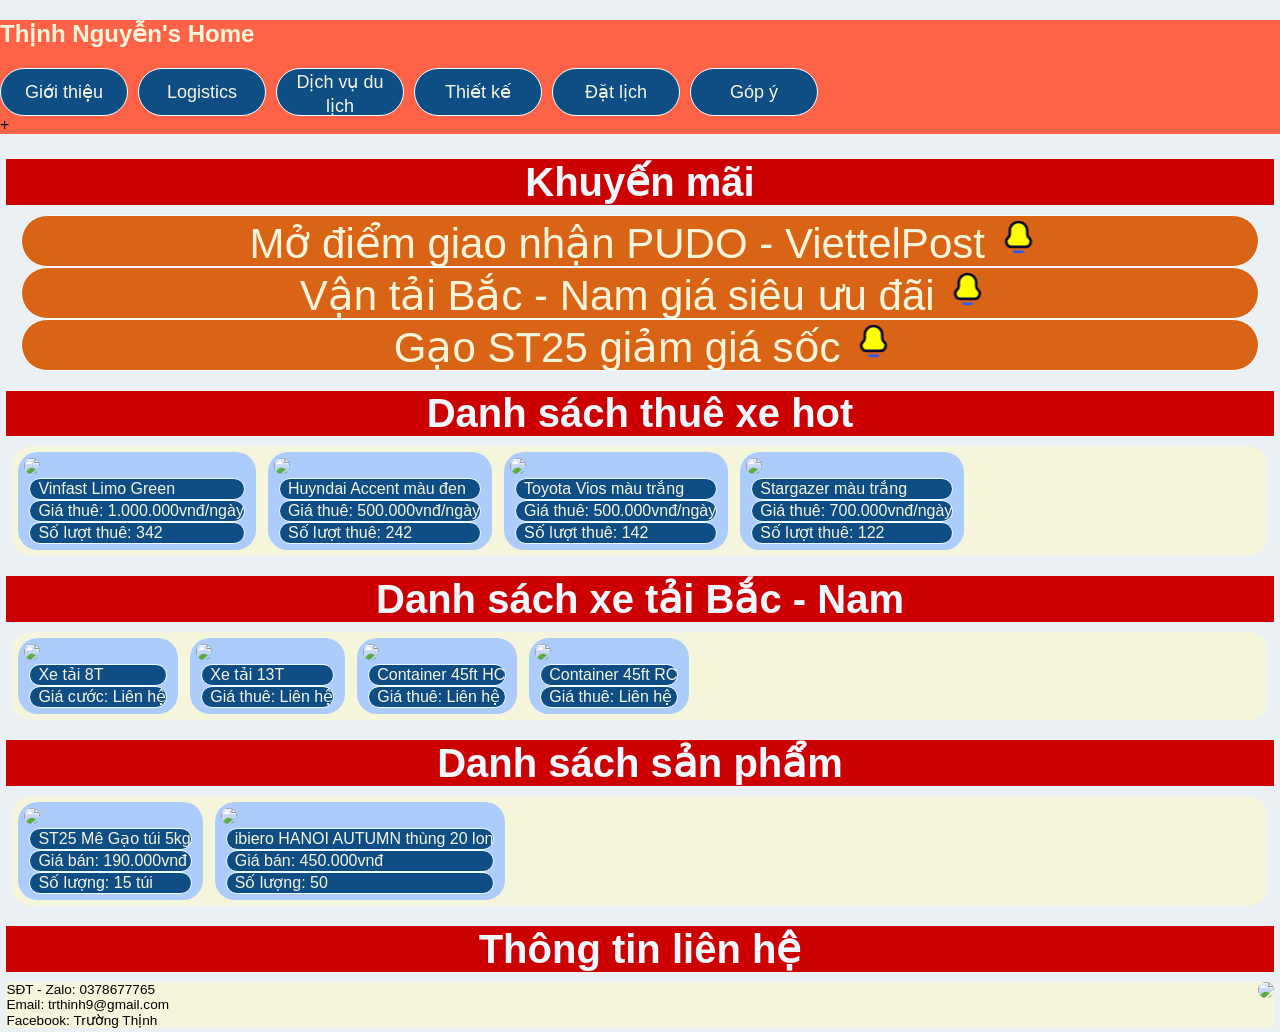
==== index.html @ 1d89594f "Upload lần đầu" ====
<!doctype html>
<html lang="vi">
  <head>
    <meta charset="utf-8" />
    <meta name="viewport" content="width=device-width, initial-scale=1" />
    <title>Thịnh Nguyễn</title>
    <link rel="stylesheet" href="style.css" />
  </head>
  <body>
    <nav class="navbar">
      <h1><a href="index.html">Thịnh Nguyễn's Home</a></h1>
      <div class="menu">
        <button>
          <a class="navbar-link" href="KM.html"> Giới thiệu </a>
        </button>
        <button>
          <a class="navbar-link" href="DS.html"> Logistics </a>
        </button>
        <button>
          <a class="navbar-link" href="TX.html"> Dịch vụ du lịch </a>
        </button>
        <button>
          <a class="navbar-link" href="TH.html"> Thiết kế </a>
        </button>
        <button>
          <a class="navbar-link" href="GY.html"> Đặt lịch </a>
        </button>
        <button>
          <a class="navbar-link" href="Login.html"> Góp ý </a>
        </button>
      </div>
      <label class="navbar-toggler" for="navbar-indicator"> + </label>
    </nav>
    <article id="wrapper">
      <article>
        <h2>Khuyến mãi</h2>
      </article>
      <article class="ctr">
        <li>
          <a>
            Mở điểm giao nhận PUDO - ViettelPost
            <svg
              class="sym"
              viewbox="0 0 24 24"
              xmlns="http://www.w3.org/2000/svg"
              fill="yellow"
            >
              <style>
                @keyframes notify {
                  0%,
                  to {
                    transform: rotate(0deg);
                    transform-origin: top center;
                  }
                  10%,
                  90% {
                    transform: rotate(2deg);
                  }
                  20%,
                  40%,
                  60% {
                    transform: rotate(-6deg);
                  }
                  30%,
                  50%,
                  70% {
                    transform: rotate(6deg);
                  }
                  80% {
                    transform: rotate(-2deg);
                  }
                }
              </style>
              <g
                style="
                  animation: notify 1s cubic-bezier(0.455, 0.03, 0.515, 0.955)
                    both infinite;
                "
                stroke-width="1.5"
              >
                <path
                  stroke="#0A0A30"
                  d="M12.29 3.398a5 5 0 00-5 5v2c0 .758-.441 1.505-1.005 2.012a3 3 0 002.005 5.232h8a3 3 0 002.006-5.232c-.564-.507-1.005-1.254-1.005-2.012v-2a5 5 0 00-5-5z"
                />
                <path
                  stroke="#265BFF"
                  stroke-linecap="round"
                  d="M14.68 20.312l-.042.01a9.713 9.713 0 01-4.67-.01"
                />
              </g>
            </svg>
          </a>
        </li>
        <li>
          <a>
            Vận tải Bắc - Nam giá siêu ưu đãi
            <svg
              class="sym"
              viewbox="0 0 24 24"
              xmlns="http://www.w3.org/2000/svg"
              fill="yellow"
            >
              <style>
                @keyframes notify {
                  0%,
                  to {
                    transform: rotate(0deg);
                    transform-origin: top center;
                  }
                  10%,
                  90% {
                    transform: rotate(2deg);
                  }
                  20%,
                  40%,
                  60% {
                    transform: rotate(-6deg);
                  }
                  30%,
                  50%,
                  70% {
                    transform: rotate(6deg);
                  }
                  80% {
                    transform: rotate(-2deg);
                  }
                }
              </style>
              <g
                style="
                  animation: notify 1s cubic-bezier(0.455, 0.03, 0.515, 0.955)
                    both infinite;
                "
                stroke-width="1.5"
              >
                <path
                  stroke="#0A0A30"
                  d="M12.29 3.398a5 5 0 00-5 5v2c0 .758-.441 1.505-1.005 2.012a3 3 0 002.005 5.232h8a3 3 0 002.006-5.232c-.564-.507-1.005-1.254-1.005-2.012v-2a5 5 0 00-5-5z"
                />
                <path
                  stroke="#265BFF"
                  stroke-linecap="round"
                  d="M14.68 20.312l-.042.01a9.713 9.713 0 01-4.67-.01"
                />
              </g>
            </svg>
          </a>
        </li>
        <li>
          <a>
            Gạo ST25 giảm giá sốc
            <svg
              class="sym"
              viewbox="0 0 24 24"
              xmlns="http://www.w3.org/2000/svg"
              fill="yellow"
            >
              <style>
                @keyframes notify {
                  0%,
                  to {
                    transform: rotate(0deg);
                    transform-origin: top center;
                  }
                  10%,
                  90% {
                    transform: rotate(2deg);
                  }
                  20%,
                  40%,
                  60% {
                    transform: rotate(-6deg);
                  }
                  30%,
                  50%,
                  70% {
                    transform: rotate(6deg);
                  }
                  80% {
                    transform: rotate(-2deg);
                  }
                }
              </style>
              <g
                style="
                  animation: notify 1s cubic-bezier(0.455, 0.03, 0.515, 0.955)
                    both infinite;
                "
                stroke-width="1.5"
              >
                <path
                  stroke="#0A0A30"
                  d="M12.29 3.398a5 5 0 00-5 5v2c0 .758-.441 1.505-1.005 2.012a3 3 0 002.005 5.232h8a3 3 0 002.006-5.232c-.564-.507-1.005-1.254-1.005-2.012v-2a5 5 0 00-5-5z"
                />
                <path
                  stroke="#265BFF"
                  stroke-linecap="round"
                  d="M14.68 20.312l-.042.01a9.713 9.713 0 01-4.67-.01"
                />
              </g>
            </svg>
          </a>
        </li>
      </article>
      <article>
        <h2>Danh sách thuê xe hot</h2>
      </article>
      <article class="select">
        <span>
          <section class="vehicle">
            <a href="TX.html">
              <image
                width="250px"
                src="https://cdn.glitch.global/a0daa522-cd6b-4439-ab0e-dcd9fe1880f5/Xpander_space_gray.jpg?v=1683289457898"
              />
            </a>
            <li>Vinfast Limo Green</li>
            <li>Giá thuê: 1.000.000vnđ/ngày</li>
            <li>Số lượt thuê: 342</li>
          </section>
          <section class="vehicle">
            <a href="TX.html">
              <image
                width="250px"
                src="https://cdn.glitch.global/a0daa522-cd6b-4439-ab0e-dcd9fe1880f5/Accent-Black.jpg?v=1683289850050"
              />
            </a>
            <li>Huyndai Accent màu đen</li>
            <li>Giá thuê: 500.000vnđ/ngày</li>
            <li>Số lượt thuê: 242</li>
          </section>
          <section class="vehicle">
            <a href="TX.html">
              <image
                width="250px"
                src="https://cdn.glitch.global/a0daa522-cd6b-4439-ab0e-dcd9fe1880f5/Vios-White.jpg?v=1683290004257"
              />
            </a>
            <li>Toyota Vios màu trắng</li>
            <li>Giá thuê: 500.000vnđ/ngày</li>
            <li>Số lượt thuê: 142</li>
          </section>
          <section class="vehicle">
            <a href="TX.html">
              <image
                width="250px"
                src="https://cdn.glitch.global/a0daa522-cd6b-4439-ab0e-dcd9fe1880f5/Xpander_white.jpg?v=1683610814085"
              />
            </a>
            <li>Stargazer màu trắng</li>
            <li>Giá thuê: 700.000vnđ/ngày</li>
            <li>Số lượt thuê: 122</li>
          </section>
        </span>
      </article>
      <article>
        <h2>Danh sách xe tải Bắc - Nam</h2>
      </article>
      <article class="select">
        <span>
          <section class="vehicle">
            <a href="TX.html">
              <image
                width="250px"
                src="https://cdn.glitch.global/a0daa522-cd6b-4439-ab0e-dcd9fe1880f5/Xpander_space_gray.jpg?v=1683289457898"
              />
            </a>
            <li>Xe tải 8T</li>
            <li>Giá cước: Liên hệ</li>
          </section>
          <section class="vehicle">
            <a href="TX.html">
              <image
                width="250px"
                src="https://cdn.glitch.global/a0daa522-cd6b-4439-ab0e-dcd9fe1880f5/Accent-Black.jpg?v=1683289850050"
              />
            </a>
            <li>Xe tải 13T</li>
            <li>Giá thuê: Liên hệ</li>
          </section>
          <section class="vehicle">
            <a href="TX.html">
              <image
                width="250px"
                src="https://cdn.glitch.global/a0daa522-cd6b-4439-ab0e-dcd9fe1880f5/Vios-White.jpg?v=1683290004257"
              />
            </a>
            <li>Container 45ft HC</li>
            <li>Giá thuê: Liên hệ</li>
          </section>
          <section class="vehicle">
            <a href="TX.html">
              <image
                width="250px"
                src="https://cdn.glitch.global/a0daa522-cd6b-4439-ab0e-dcd9fe1880f5/Xpander_white.jpg?v=1683610814085"
              />
            </a>
            <li>Container 45ft RC</li>
            <li>Giá thuê: Liên hệ</li>
          </section>
        </span>
      </article>
      <article>
        <h2>Danh sách sản phẩm</h2>
      </article>
      <article class="select">
        <span>
          <section class="vehicle">
            <a href="TX.html">
              <image height="250px" src="/image/ST25MEGAO.png" />
            </a>
            <li>ST25 Mê Gạo túi 5kg</li>
            <li>Giá bán: 190.000vnđ</li>
            <li>Số lượng: 15 túi</li>
          </section>
          <section class="vehicle">
            <a href="TX.html">
              <image height="250px" src="/image/Ibero.jpg" />
            </a>
            <li>ibiero HANOI AUTUMN thùng 20 lon</li>
            <li>Giá bán: 450.000vnđ</li>
            <li>Số lượng: 50</li>
          </section>
        </span>
      </article>
      <footer id="bottom">
        <h2>Thông tin liên hệ</h2>
        <article class="chitiet">
          <section class="contact">
            SĐT - Zalo: 0378677765<br />
            Email: trthinh9@gmail.com<br />
            <a href="https://www.facebook.com/trthinh99/" style="color: black"
              >Facebook: Trường Thịnh</a
            >
          </section>
          <section class="map">
            <image
              width="70px"
              src="https://cdn.glitch.com/a9975ea6-8949-4bab-addb-8a95021dc2da%2Fillustration.svg?v=1618177344016"
            />
          </section>
        </article>
      </footer>
    </article>
  </body>
</html>
---- style.css ----
body {
  width: 100%;
  height: 100%;
  margin: 0;
  padding: 0;
  box-sizing: border-box;
  background-color: #ebf0f5;
  font-family: Arial, Helvetica, sans-serif;
}
#wrapper {
  padding: 0.3em 0.4em;
}
.top {
  padding-top: 0.3rem;
  align-items: self-end;
  background-image: linear-gradient(to bottom right, #c471ed, #12c2e9);
  display: flex;
  flex-direction: row;
}
nav {
  background-color: tomato;
}
a {
  text-decoration: none;
  color: beige;
}
.menu {
  display: flex;
  flex-direction: row;
  align-items: center;
  width: auto;
  overflow: hidden;
}
.menu button {
  border: 1px solid azure;
  border-radius: 30px;
  background-color: #0f4e85;
  text-align: center;
  display: block;
  width: 8rem;
  height: 3rem;
  line-height: 1.5rem;
  margin-right: 10px;
  font-size: 18px;
}
.logo {
  font-size: 1.5rem;
  text-align: center;
}
h2 {
  background-color: #cc0000;
  color: aliceblue;
  margin: 1em 0 0.3em 0;
  text-align: center;
  font-size: 1.3rem;
  padding: 0 0.3em 0 0.3em;
}
.ctr {
  display: block;
  position: relative;
  width: auto;
  box-sizing: border-box;
}
.ctr li {
  border: 1px solid azure;
  border-radius: 2em;
  background-color: #da6416;
  font-size: 1em;
  color: beige;
  text-align: center;
  display: block;
  height: 1.4em;
  line-height: auto;
  margin: 0 1em 0 1em;
  padding-left: 0.3em;
}
.sym {
  width: 1em;
  height: 1em;
}
.select {
  margin: 0.3em 0 0.3em;
  border-top-left-radius: 1.4em;
  background-color: beige;
}
.select span {
  display: flex;
  overflow-x: scroll;
  scroll-snap-align: start;
}
.select1 {
  display: flex;
  flex-direction: row;
  flex-wrap: wrap;
  flex: 1;
}
.select li {
  border: 1px solid azure;
  border-radius: 1.2em;
  background-color: #0f4e85;
  color: beige;
  text-align: left;
  display: block;
  width: auto;
  height: auto;
  line-height: 1.4em;
  margin: 0 0.5em 0 0.5em;
  padding-left: 0.6em;
}
img {
  border-radius: 1rem;
}
.vehicle {
  margin: 0.4rem;
  padding: 0.3rem;
  display: block;
  position: relative;
  border: 1.5rem solid none;
  background-color: #acccfc;
  border-radius: 1.2em;
}
.TX {
  font-size: 0.9rem;
  text-align: left;
  left: 0.6em;
  border: 0.6em solid #acccfc;
  background-color: beige;
  border-radius: 1.5em;
}
.TX p {
  text-align: center;
  font-weight: bold;
  font-size: 1.2em;
}
.chitiet {
  display: flex;
  flex-direction: row;
  background-color: beige;
}
.contact {
  flex: 1;
  font-size: 0.85rem;
}

@media screen and (min-width: 842px) {
  body {
    width: 100%;
    height: 100%;
    margin: 0;
    padding: 0;
    box-sizing: border-box;
    background-color: #ebf0f5;
    font-family: Arial, Helvetica, sans-serif;
  }
  .top {
    display: flex;
    flex-direction: row;
    padding: 16px;
    align-items: center;
    background-image: linear-gradient(to bottom right, #c471ed, #12c2e9);
  }
  .logo {
    flex: 1;
    font-size: 55px;
    text-align: left;
  }
  nav {
    background-color: tomato;
  }
  a {
    text-decoration: none;
    color: beige;
  }
  .menu {
    display: flex;
    flex-direction: row;
    align-items: center;
    width: auto;
    overflow: hidden;
  }
  .menu button {
    border: 1px solid azure;
    border-radius: 30px;
    background-color: #0f4e85;
    text-align: center;
    display: block;
    width: 8rem;
    height: 3rem;
    line-height: 1.5rem;
    margin-right: 10px;
    font-size: 18px;
  }
  h2 {
    background-color: #cc0000;
    color: aliceblue;
    margin: 20px 0 10px 0;
    text-align: center;
    font-size: 40px;
    padding: 0 20px 0 20px;
  }
  .ctr {
    display: block;
    position: relative;
    width: auto;
    box-sizing: border-box;
  }
  .ctr li {
    border: 1px solid azure;
    border-radius: 30px;
    background-color: #da6416;
    font-size: 42px;
    color: beige;
    text-align: center;
    display: block;
    height: 50px;
    line-height: auto;
    margin: 0 15px 0 15px;
    padding-left: 8px;
    overflow: hidden;
  }
  .select {
    margin: 0 6px 0 6px;
    min-width: 620px;
    border-radius: 20px;
    background-color: beige;
  }
  .select span {
    display: flex;
    overflow-x: scroll;
    scroll-snap-align: start;
  }
  .select1 {
    display: flex;
    flex-direction: row;
    flex-wrap: wrap;
    flex: 1;
  }
  .select li {
    border: 1px solid azure;
    border-radius: 30px;
    background-color: #0f4e85;
    color: beige;
    text-align: left;
    display: block;
    width: auto;
    height: auto;
    line-height: 20px;
    margin: 0 5px 0 5px;
    padding-left: 8px;
  }
  img {
    border-radius: 15px;
  }
  .vehicle {
    margin: 6px;
    padding: 6px;
    display: block;
    position: relative;
    border: 6px solid none;
    background-color: #acccfc;
    border-radius: 20px;
  }
  .TT {
    text-align: center;
  }
  .TX {
    font-size: 20px;
    width: 600px;
    text-align: left;
    display: inline-block;
    left: 30px;
    border: 6px solid #acccfc;
    background-color: beige;
    border-radius: 20px;
  }
  .TX p {
    text-align: center;
    margin: 2px 0 6px 0;
    font-weight: bold;
    font-size: 26px;
  }
  .chitiet {
    display: flex;
    flex-direction: row;
    background-color: beige;
  }
  .contact {
    flex: 1;
  }
  .login {
    display: block;
    position: relative;
    width: auto;
    height: 400px;
    text-align: center;
    padding-top: 35px;
    padding-bottom: 0px;
  }
  h3 {
    text-align: center;
  }
  .loginside form {
    padding-left: 35px;
    font-size: 18px;
  }
  .loginside {
    display: inline-block;
    text-align: left;
    width: 300px;
    height: 320px;
    padding-left: 8px;
    font-size: 20px;
    border: 6px solid #acccfc;
    background-color: beige;
    border-radius: 20px;
  }
  .text {
    width: 200px;
    margin-top: 4px;
    margin-bottom: 8px;
    height: 23px;
  }
  .LGbutton,
  .dky {
    font-size: 16px;
    width: 100px;
    text-align: center;
    border-radius: 20px;
    color: white;
    border: 1px solid azure;
    background-color: #0f4e85;
    height: 28px;
  }
  .dky {
    margin-left: 35px;
    margin-top: 6px;
  }
  .dky1 {
    margin-left: 28px;
    margin-top: 6px;
    color: white;
    font-size: 16px;
    width: 100px;
    text-align: center;
    border-radius: 20px;
    color: white;
    border: 1px solid azure;
    background-color: #0f4e85;
    height: 28px;
  }
  .signin {
    display: block;
    position: relative;
    width: auto;
    height: 530px;
    text-align: center;
    padding-top: 35px;
    padding-bottom: 0px;
  }
  .signside form {
    padding-left: 35px;
  }
  .signside {
    display: inline-block;
    text-align: left;
    width: 300px;
    height: 500px;
    padding-left: 8px;
    font-size: 20px;
    border: 6px solid #acccfc;
    background-color: beige;
    border-radius: 20px;
  }
  .cpsignin {
    display: block;
    position: relative;
    width: auto;
    height: 530px;
    text-align: center;
    padding-top: 35px;
    padding-bottom: 0px;
  }
  .cpsignside form {
    padding-left: 35px;
    font-size: 18px;
  }
  .cpsignside {
    display: inline-block;
    text-align: left;
    width: 300px;
    height: 370px;
    padding-left: 8px;
    font-size: 20px;
    border: 6px solid #acccfc;
    background-color: beige;
    border-radius: 20px;
  }
}
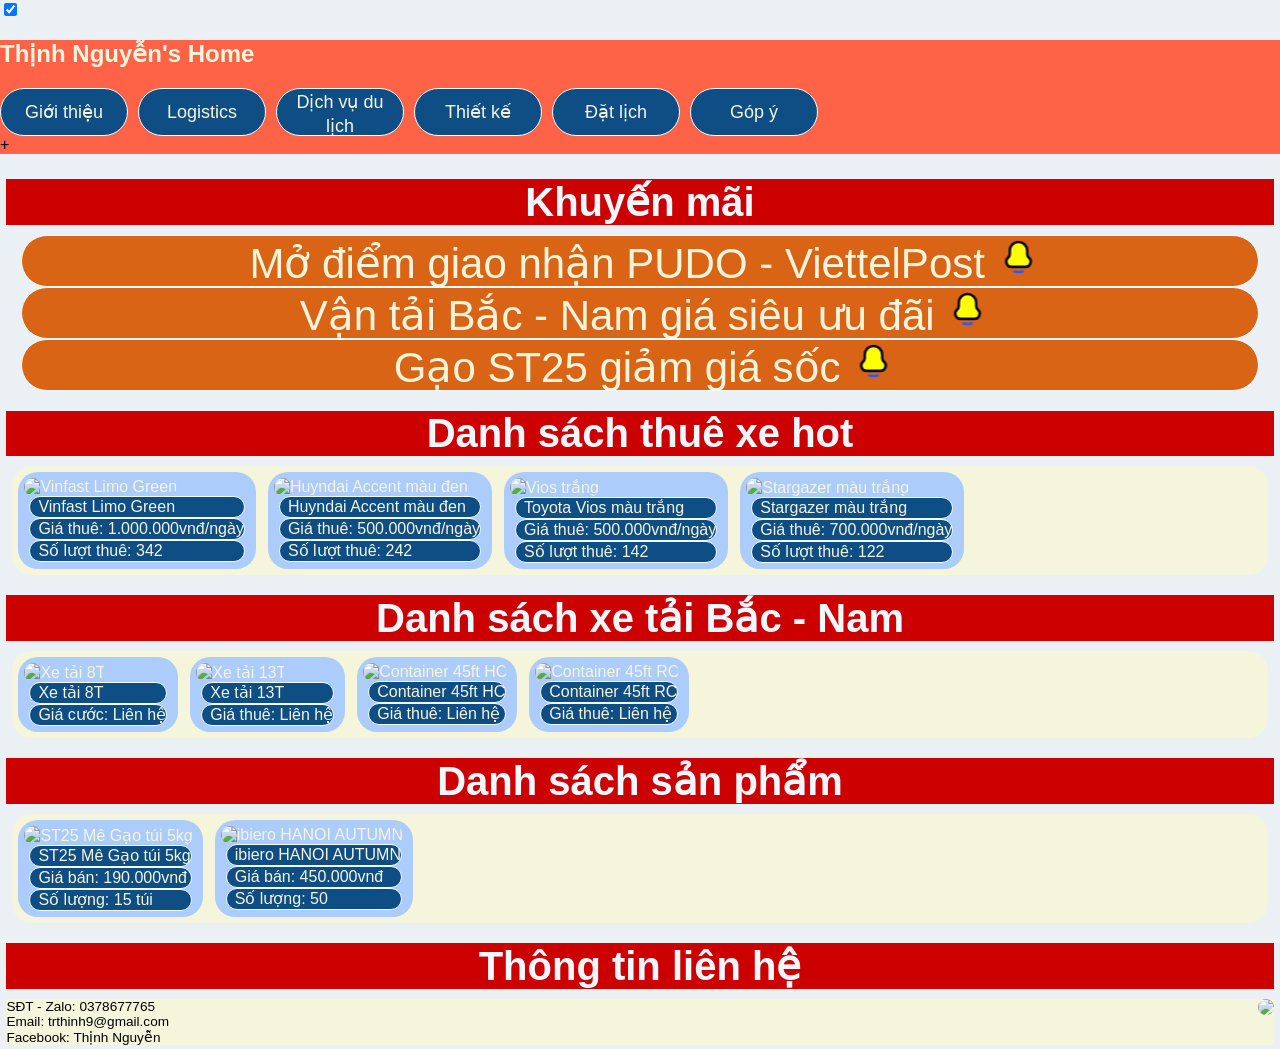
==== commit 3ce7cc5b: "update hình" ====
--- a/index.html
+++ b/index.html
@@ -7,6 +7,12 @@
     <link rel="stylesheet" href="style.css" />
   </head>
   <body>
+    <input
+      id="navbar-indicator"
+      class="navbar-collapse"
+      type="checkbox"
+      checked
+    />
     <nav class="navbar">
       <h1><a href="index.html">Thịnh Nguyễn's Home</a></h1>
       <div class="menu">
@@ -211,7 +217,10 @@
             <a href="TX.html">
               <image
                 width="250px"
-                src="https://cdn.glitch.global/a0daa522-cd6b-4439-ab0e-dcd9fe1880f5/Xpander_space_gray.jpg?v=1683289457898"
+                height="150px"
+                object-fit="contain"
+                src="https://github.com/trthinh9/Thinh-Nguyen-s-Fortfolio/blob/main/Imagine/limo-green.jpg?raw=true"
+                alt="Vinfast Limo Green"
               />
             </a>
             <li>Vinfast Limo Green</li>
@@ -222,7 +231,10 @@
             <a href="TX.html">
               <image
                 width="250px"
-                src="https://cdn.glitch.global/a0daa522-cd6b-4439-ab0e-dcd9fe1880f5/Accent-Black.jpg?v=1683289850050"
+                height="150px"
+                object-fit="contain"
+                src="https://github.com/trthinh9/Thinh-Nguyen-s-Fortfolio/blob/main/Imagine/Accent%20den.jpg?raw=true"
+                alt="Huyndai Accent màu đen"
               />
             </a>
             <li>Huyndai Accent màu đen</li>
@@ -233,7 +245,10 @@
             <a href="TX.html">
               <image
                 width="250px"
-                src="https://cdn.glitch.global/a0daa522-cd6b-4439-ab0e-dcd9fe1880f5/Vios-White.jpg?v=1683290004257"
+                height="150px"
+                object-fit="contain"
+                src="https://github.com/trthinh9/Thinh-Nguyen-s-Fortfolio/blob/main/Imagine/Vios%20trang.jpg?raw=true"
+                alt="Vios trắng"
               />
             </a>
             <li>Toyota Vios màu trắng</li>
@@ -244,7 +259,10 @@
             <a href="TX.html">
               <image
                 width="250px"
-                src="https://cdn.glitch.global/a0daa522-cd6b-4439-ab0e-dcd9fe1880f5/Xpander_white.jpg?v=1683610814085"
+                height="150px"
+                object-fit="contain"
+                src="https://github.com/trthinh9/Thinh-Nguyen-s-Fortfolio/blob/main/Imagine/Stargazer%20trang.jpg?raw=true"
+                alt="Stargazer màu trắng"
               />
             </a>
             <li>Stargazer màu trắng</li>
@@ -262,7 +280,10 @@
             <a href="TX.html">
               <image
                 width="250px"
-                src="https://cdn.glitch.global/a0daa522-cd6b-4439-ab0e-dcd9fe1880f5/Xpander_space_gray.jpg?v=1683289457898"
+                height="150px"
+                object-fit="contain"
+                src="https://github.com/trthinh9/Thinh-Nguyen-s-Fortfolio/blob/main/Imagine/8T.jpg?raw=true"
+                alt="Xe tải 8T"
               />
             </a>
             <li>Xe tải 8T</li>
@@ -272,7 +293,10 @@
             <a href="TX.html">
               <image
                 width="250px"
-                src="https://cdn.glitch.global/a0daa522-cd6b-4439-ab0e-dcd9fe1880f5/Accent-Black.jpg?v=1683289850050"
+                height="150px"
+                object-fit="contain"
+                src="https://github.com/trthinh9/Thinh-Nguyen-s-Fortfolio/blob/main/Imagine/13T.jpg?raw=true"
+                alt="Xe tải 13T"
               />
             </a>
             <li>Xe tải 13T</li>
@@ -282,7 +306,10 @@
             <a href="TX.html">
               <image
                 width="250px"
-                src="https://cdn.glitch.global/a0daa522-cd6b-4439-ab0e-dcd9fe1880f5/Vios-White.jpg?v=1683290004257"
+                height="150px"
+                object-fit="contain"
+                src="https://github.com/trthinh9/Thinh-Nguyen-s-Fortfolio/blob/main/Imagine/45HC.jpg?raw=true"
+                alt="Container 45ft HC"
               />
             </a>
             <li>Container 45ft HC</li>
@@ -292,7 +319,10 @@
             <a href="TX.html">
               <image
                 width="250px"
-                src="https://cdn.glitch.global/a0daa522-cd6b-4439-ab0e-dcd9fe1880f5/Xpander_white.jpg?v=1683610814085"
+                height="150px"
+                object-fit="contain"
+                src="https://github.com/trthinh9/Thinh-Nguyen-s-Fortfolio/blob/main/Imagine/45RF.jpg?raw=true"
+                alt="Container 45ft RC"
               />
             </a>
             <li>Container 45ft RC</li>
@@ -307,7 +337,13 @@
         <span>
           <section class="vehicle">
             <a href="TX.html">
-              <image height="250px" src="/image/ST25MEGAO.png" />
+              <image
+                width="250px"
+                height="150px"
+                object-fit="contain"
+                src="https://github.com/trthinh9/Thinh-Nguyen-s-Fortfolio/blob/main/Imagine/ST25MeGao.jpg?raw=true"
+                alt="ST25 Mê Gạo túi 5kg"
+              />
             </a>
             <li>ST25 Mê Gạo túi 5kg</li>
             <li>Giá bán: 190.000vnđ</li>
@@ -315,9 +351,15 @@
           </section>
           <section class="vehicle">
             <a href="TX.html">
-              <image height="250px" src="/image/Ibero.jpg" />
-            </a>
-            <li>ibiero HANOI AUTUMN thùng 20 lon</li>
+              <image
+                width="250px"
+                height="150px"
+                object-fit="contain"
+                src="https://github.com/trthinh9/Thinh-Nguyen-s-Fortfolio/blob/main/Imagine/Ibero%20com.jpg?raw=true"
+                alt="ibiero HANOI AUTUMN"
+              />
+            </a>
+            <li>ibiero HANOI AUTUMN</li>
             <li>Giá bán: 450.000vnđ</li>
             <li>Số lượng: 50</li>
           </section>
@@ -329,8 +371,10 @@
           <section class="contact">
             SĐT - Zalo: 0378677765<br />
             Email: trthinh9@gmail.com<br />
-            <a href="https://www.facebook.com/trthinh99/" style="color: black"
-              >Facebook: Trường Thịnh</a
+            <a
+              href="https://www.facebook.com/thinh.nguyen.6182/"
+              style="color: black"
+              >Facebook: Thịnh Nguyễn</a
             >
           </section>
           <section class="map">
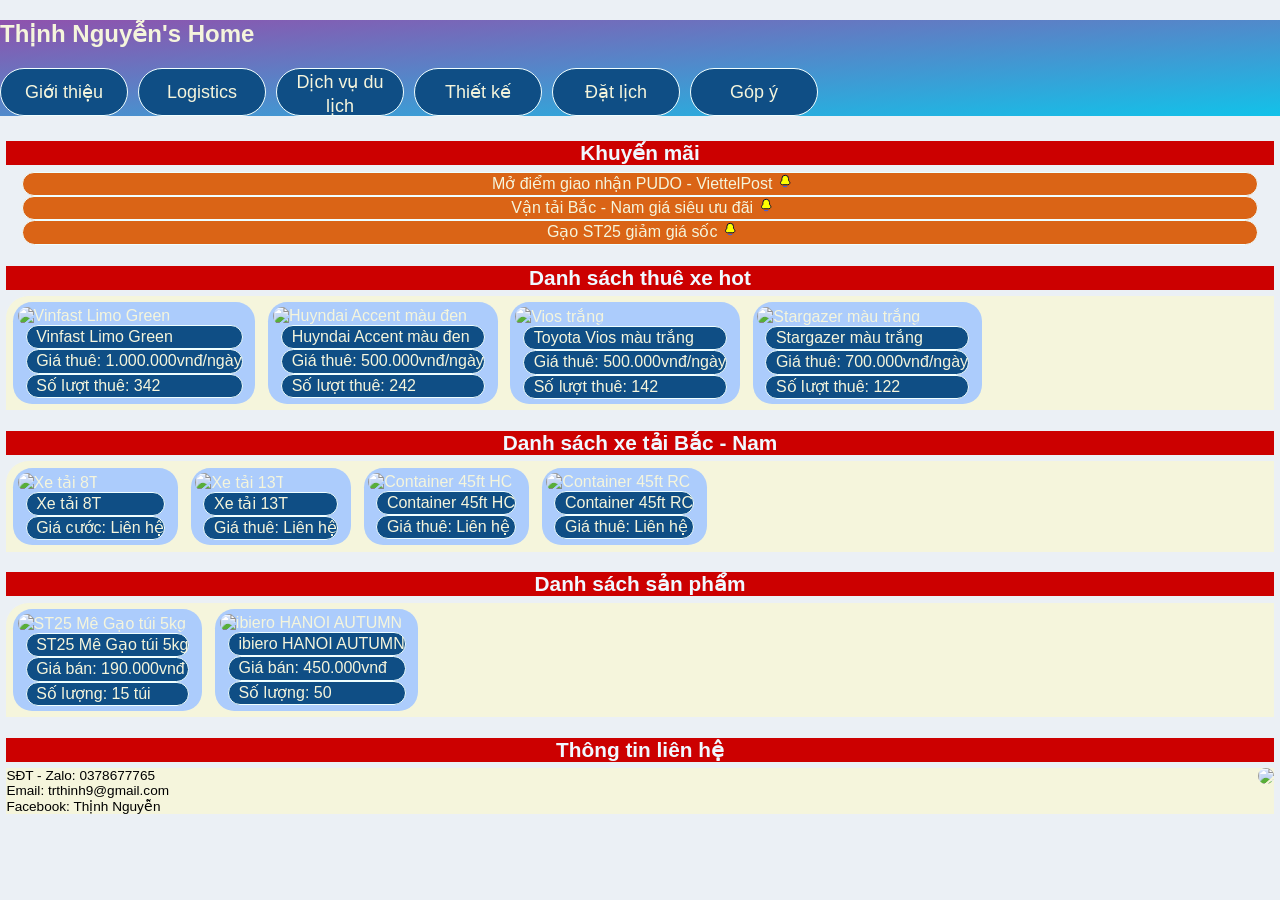
==== commit 4997bfc3: "UX UI 0.1" ====
--- a/index.html
+++ b/index.html
@@ -5,6 +5,7 @@
     <meta name="viewport" content="width=device-width, initial-scale=1" />
     <title>Thịnh Nguyễn</title>
     <link rel="stylesheet" href="style.css" />
+    <link rel="stylesheet" href="reponsive.css" />
   </head>
   <body>
     <input
--- a/style.css
+++ b/style.css
@@ -10,15 +10,22 @@
 #wrapper {
   padding: 0.3em 0.4em;
 }
-.top {
-  padding-top: 0.3rem;
-  align-items: self-end;
-  background-image: linear-gradient(to bottom right, #c471ed, #12c2e9);
-  display: flex;
-  flex-direction: row;
+.navbar {
+  position: relative;
+  background: linear-gradient(to bottom right, #8f52ad, #12c2e9);
+  border: none;
 }
-nav {
-  background-color: tomato;
+.navbar-brand {
+  font-weight: bold;
+  padding-left: 1.8rem;
+  padding-right: 1.5rem;
+  background: linear-gradient(to bottom right, #8f52ad, #12c2e9);
+}
+.navbar-collapse:checked {
+  display: none;
+}
+.navbar-toggler {
+  display: none;
 }
 a {
   text-decoration: none;
@@ -141,258 +148,3 @@
   flex: 1;
   font-size: 0.85rem;
 }
-
-@media screen and (min-width: 842px) {
-  body {
-    width: 100%;
-    height: 100%;
-    margin: 0;
-    padding: 0;
-    box-sizing: border-box;
-    background-color: #ebf0f5;
-    font-family: Arial, Helvetica, sans-serif;
-  }
-  .top {
-    display: flex;
-    flex-direction: row;
-    padding: 16px;
-    align-items: center;
-    background-image: linear-gradient(to bottom right, #c471ed, #12c2e9);
-  }
-  .logo {
-    flex: 1;
-    font-size: 55px;
-    text-align: left;
-  }
-  nav {
-    background-color: tomato;
-  }
-  a {
-    text-decoration: none;
-    color: beige;
-  }
-  .menu {
-    display: flex;
-    flex-direction: row;
-    align-items: center;
-    width: auto;
-    overflow: hidden;
-  }
-  .menu button {
-    border: 1px solid azure;
-    border-radius: 30px;
-    background-color: #0f4e85;
-    text-align: center;
-    display: block;
-    width: 8rem;
-    height: 3rem;
-    line-height: 1.5rem;
-    margin-right: 10px;
-    font-size: 18px;
-  }
-  h2 {
-    background-color: #cc0000;
-    color: aliceblue;
-    margin: 20px 0 10px 0;
-    text-align: center;
-    font-size: 40px;
-    padding: 0 20px 0 20px;
-  }
-  .ctr {
-    display: block;
-    position: relative;
-    width: auto;
-    box-sizing: border-box;
-  }
-  .ctr li {
-    border: 1px solid azure;
-    border-radius: 30px;
-    background-color: #da6416;
-    font-size: 42px;
-    color: beige;
-    text-align: center;
-    display: block;
-    height: 50px;
-    line-height: auto;
-    margin: 0 15px 0 15px;
-    padding-left: 8px;
-    overflow: hidden;
-  }
-  .select {
-    margin: 0 6px 0 6px;
-    min-width: 620px;
-    border-radius: 20px;
-    background-color: beige;
-  }
-  .select span {
-    display: flex;
-    overflow-x: scroll;
-    scroll-snap-align: start;
-  }
-  .select1 {
-    display: flex;
-    flex-direction: row;
-    flex-wrap: wrap;
-    flex: 1;
-  }
-  .select li {
-    border: 1px solid azure;
-    border-radius: 30px;
-    background-color: #0f4e85;
-    color: beige;
-    text-align: left;
-    display: block;
-    width: auto;
-    height: auto;
-    line-height: 20px;
-    margin: 0 5px 0 5px;
-    padding-left: 8px;
-  }
-  img {
-    border-radius: 15px;
-  }
-  .vehicle {
-    margin: 6px;
-    padding: 6px;
-    display: block;
-    position: relative;
-    border: 6px solid none;
-    background-color: #acccfc;
-    border-radius: 20px;
-  }
-  .TT {
-    text-align: center;
-  }
-  .TX {
-    font-size: 20px;
-    width: 600px;
-    text-align: left;
-    display: inline-block;
-    left: 30px;
-    border: 6px solid #acccfc;
-    background-color: beige;
-    border-radius: 20px;
-  }
-  .TX p {
-    text-align: center;
-    margin: 2px 0 6px 0;
-    font-weight: bold;
-    font-size: 26px;
-  }
-  .chitiet {
-    display: flex;
-    flex-direction: row;
-    background-color: beige;
-  }
-  .contact {
-    flex: 1;
-  }
-  .login {
-    display: block;
-    position: relative;
-    width: auto;
-    height: 400px;
-    text-align: center;
-    padding-top: 35px;
-    padding-bottom: 0px;
-  }
-  h3 {
-    text-align: center;
-  }
-  .loginside form {
-    padding-left: 35px;
-    font-size: 18px;
-  }
-  .loginside {
-    display: inline-block;
-    text-align: left;
-    width: 300px;
-    height: 320px;
-    padding-left: 8px;
-    font-size: 20px;
-    border: 6px solid #acccfc;
-    background-color: beige;
-    border-radius: 20px;
-  }
-  .text {
-    width: 200px;
-    margin-top: 4px;
-    margin-bottom: 8px;
-    height: 23px;
-  }
-  .LGbutton,
-  .dky {
-    font-size: 16px;
-    width: 100px;
-    text-align: center;
-    border-radius: 20px;
-    color: white;
-    border: 1px solid azure;
-    background-color: #0f4e85;
-    height: 28px;
-  }
-  .dky {
-    margin-left: 35px;
-    margin-top: 6px;
-  }
-  .dky1 {
-    margin-left: 28px;
-    margin-top: 6px;
-    color: white;
-    font-size: 16px;
-    width: 100px;
-    text-align: center;
-    border-radius: 20px;
-    color: white;
-    border: 1px solid azure;
-    background-color: #0f4e85;
-    height: 28px;
-  }
-  .signin {
-    display: block;
-    position: relative;
-    width: auto;
-    height: 530px;
-    text-align: center;
-    padding-top: 35px;
-    padding-bottom: 0px;
-  }
-  .signside form {
-    padding-left: 35px;
-  }
-  .signside {
-    display: inline-block;
-    text-align: left;
-    width: 300px;
-    height: 500px;
-    padding-left: 8px;
-    font-size: 20px;
-    border: 6px solid #acccfc;
-    background-color: beige;
-    border-radius: 20px;
-  }
-  .cpsignin {
-    display: block;
-    position: relative;
-    width: auto;
-    height: 530px;
-    text-align: center;
-    padding-top: 35px;
-    padding-bottom: 0px;
-  }
-  .cpsignside form {
-    padding-left: 35px;
-    font-size: 18px;
-  }
-  .cpsignside {
-    display: inline-block;
-    text-align: left;
-    width: 300px;
-    height: 370px;
-    padding-left: 8px;
-    font-size: 20px;
-    border: 6px solid #acccfc;
-    background-color: beige;
-    border-radius: 20px;
-  }
-}
--- a/reponsive.css
+++ b/reponsive.css
@@ -0,0 +1,266 @@
+@media screen and (max-width: 842px) {
+  body {
+    width: 100%;
+    height: 100%;
+    margin: 0;
+    padding: 1rem 0 0 0;
+    box-sizing: border-box;
+    background-color: #ebf0f5;
+    font-family: Arial, Helvetica, sans-serif;
+  }
+  a {
+    text-decoration: none;
+  }
+  #wrapper {
+    padding: 0.3em 0.4em;
+  }
+  .navbar {
+    position: relative;
+    background: linear-gradient(to bottom right, #8f52ad, #12c2e9);
+    border: none;
+  }
+  .navbar-brand,
+  .navbar .nav-link {
+    color: White;
+    text-decoration: none;
+    display: inline-block;
+    padding: 1rem;
+  }
+  .navbar-brand {
+    font-weight: bold;
+    padding-left: 1.8rem;
+    padding-right: 1.5rem;
+    background: linear-gradient(to bottom right, #8f52ad, #12c2e9);
+  }
+  .navbar .nav-link:hover {
+    color: LightGray;
+  }
+  .navbar .nav-link {
+    display: block;
+  }
+  .navbar-collapse {
+    display: none;
+  }
+  .navbar-collapse:checked + .navbar {
+    height: 5rem;
+    overflow: hidden;
+    background: linear-gradient(to bottom right, #8f52ad, #12c2e9);
+  }
+  .navbar-toggler {
+    font-size: 24pt;
+    color: black;
+    display: inline-block;
+    padding: 1.5rem 2rem;
+    position: absolute;
+    top: 0;
+    right: 0;
+    cursor: pointer;
+  }
+  .menu {
+    display: flex;
+    flex-direction: column;
+    align-items: flex-end;
+  }
+  .menu a {
+    color: white;
+  }
+  .menu button {
+    border: solid azure;
+    background-color: #0f4e85;
+    text-align: center;
+    display: block;
+    width: 100%;
+    line-height: 1.5rem;
+    font-size: 0.8rem;
+  }
+  h2 {
+    background-color: #cc0000;
+    color: aliceblue;
+    margin: 1em 0 0.3em 0;
+    text-align: center;
+    font-size: 1.3rem;
+    padding: 0 0.3em 0 0.3em;
+    margin-top: 0.5rem;
+  }
+  .ctr {
+    display: block;
+    position: relative;
+    width: auto;
+    box-sizing: border-box;
+    line-height: 1.2em;
+  }
+  .ctr li {
+    border: 1px solid azure;
+    border-radius: 2em;
+    background-color: #da6416;
+    font-size: 1em;
+    color: beige;
+    text-align: center;
+    display: block;
+    height: fit-content;
+    margin: 0;
+    padding: 0 0.4em;
+  }
+  .sym {
+    width: 1em;
+    height: 1em;
+  }
+  .select {
+    margin: 0.3em 0 0.3em;
+    border-top-left-radius: 1.4em;
+    background-color: beige;
+  }
+  .select span {
+    display: flex;
+    overflow-x: scroll;
+    scroll-snap-align: start;
+  }
+  .select1 {
+    display: flex;
+    flex-direction: row;
+    flex-wrap: wrap;
+    flex: 1;
+  }
+  .select li {
+    border: 1px solid azure;
+    border-radius: 1.2em;
+    background-color: #0f4e85;
+    color: beige;
+    text-align: left;
+    display: block;
+    width: auto;
+    height: auto;
+    line-height: 1.4em;
+    margin: 0 0.5em 0 0.5em;
+    padding-left: 0.6em;
+  }
+  img {
+    border-radius: 1rem;
+  }
+  .vehicle {
+    margin: 0.4rem;
+    padding: 0.3rem;
+    display: block;
+    position: relative;
+    border: 1.5rem solid none;
+    background-color: #acccfc;
+    border-radius: 1.2em;
+  }
+  .TX {
+    font-size: 0.9rem;
+    text-align: left;
+    left: 0.6em;
+    border: 0.6em solid #acccfc;
+    background-color: beige;
+    border-radius: 1.5em;
+  }
+  .TX ol {
+    padding: 0 0.6em;
+  }
+  .TX p {
+    text-align: center;
+    font-weight: bold;
+    font-size: 1.2em;
+  }
+  .chitiet {
+    display: flex;
+    flex-direction: row;
+    background-color: beige;
+  }
+  .contact {
+    flex: 1;
+    font-size: 0.85rem;
+  }
+  .BL,
+  .CX {
+    margin-bottom: 0.4em;
+  }
+  .login {
+    display: block;
+    position: relative;
+    text-align: center;
+  }
+  h3 {
+    text-align: center;
+  }
+  .loginside form {
+    font-size: 1em;
+    padding-left: 2.4em;
+  }
+  .loginside {
+    text-align: left;
+    height: 12.5em;
+    font-size: 1.3em;
+    border: 0.3em solid #acccfc;
+    background-color: beige;
+    border-radius: 1em;
+  }
+  .LGbutton,
+  .dky {
+    text-align: center;
+    margin-top: 0.5em;
+    margin-bottom: 0;
+    border-radius: 2em;
+    color: white;
+    border: 1px solid azure;
+    background-color: #0f4e85;
+    height: 2em;
+    width: 6em;
+  }
+  .dky {
+    margin-left: 3.7em;
+  }
+  .dky a {
+    color: white;
+  }
+  .signin {
+    display: block;
+    position: relative;
+    text-align: center;
+  }
+  .signside form {
+    padding-left: 1.5em;
+  }
+  .signside {
+    display: inline-block;
+    text-align: left;
+    width: 13em;
+    height: 22em;
+    font-size: 1.2em;
+    border: 0.3em solid #acccfc;
+    background-color: beige;
+    border-radius: 20px;
+  }
+  .dky1 a {
+    color: white;
+  }
+  .dky1 {
+    margin-left: 1.5em;
+    margin-top: 0.4em;
+    font-size: 0.82em;
+    width: 5.5em;
+    text-align: center;
+    border-radius: 1em;
+    color: white;
+    border: solid azure;
+    background-color: #0f4e85;
+    height: 1.9em;
+  }
+  .cpsignin {
+    display: inline-block;
+    text-align: left;
+    width: 15.2em;
+    height: 15em;
+    font-size: 1.2em;
+    border: 0.3em solid #acccfc;
+    background-color: beige;
+    border-radius: 20px;
+  }
+  .cpsignside form {
+    padding-left: 2.5em;
+  }
+  .cpsignside {
+    display: block;
+    position: relative;
+  }
+}
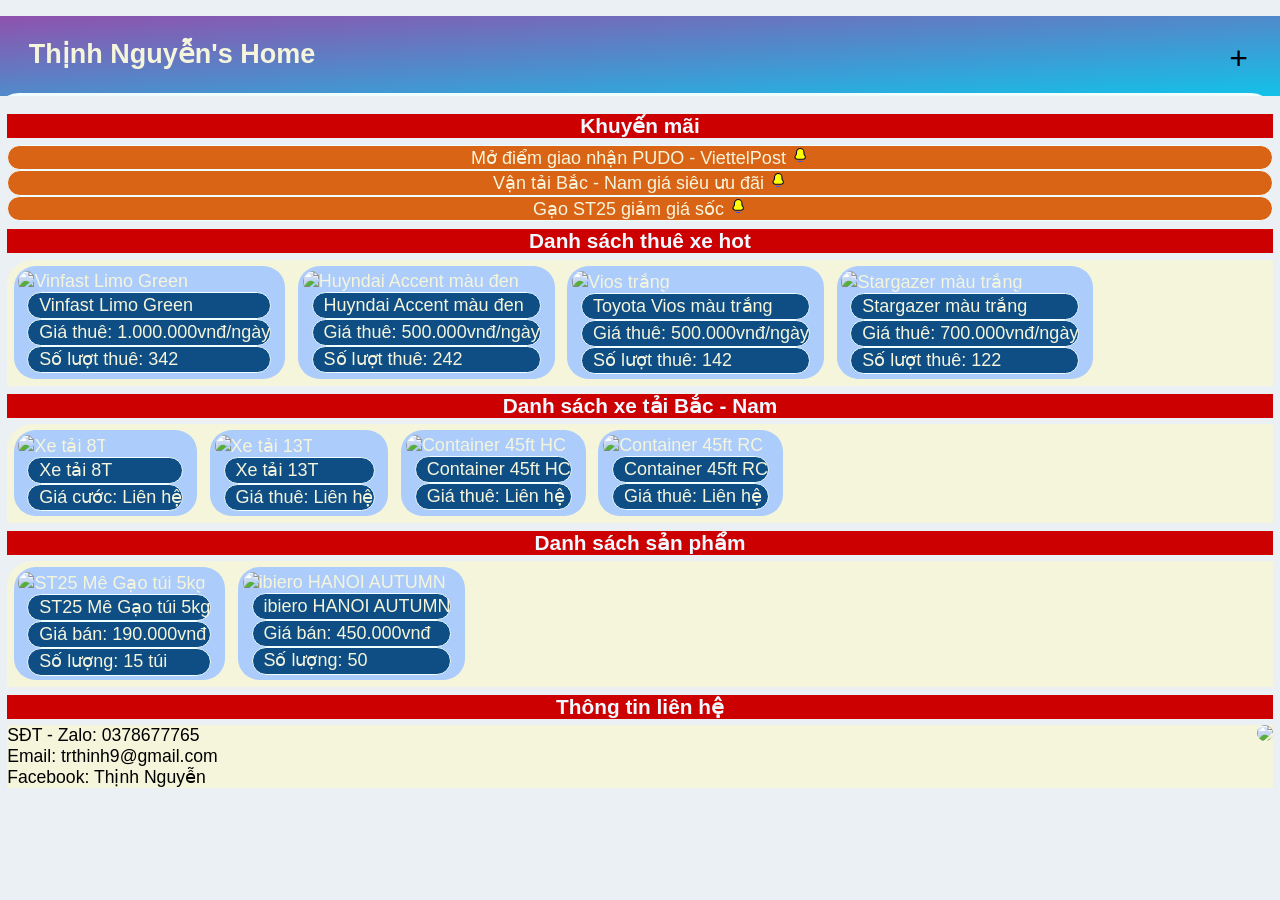
==== commit af4736bb: "UX UI 0.2" ====
--- a/index.html
+++ b/index.html
@@ -15,7 +15,7 @@
       checked
     />
     <nav class="navbar">
-      <h1><a href="index.html">Thịnh Nguyễn's Home</a></h1>
+      <h1><a class="navbar-brand" href="index.html">Thịnh Nguyễn's Home</a></h1>
       <div class="menu">
         <button>
           <a class="navbar-link" href="KM.html"> Giới thiệu </a>
@@ -24,7 +24,7 @@
           <a class="navbar-link" href="DS.html"> Logistics </a>
         </button>
         <button>
-          <a class="navbar-link" href="TX.html"> Dịch vụ du lịch </a>
+          <a class="navbar-link" href="TX.html"> DV du lịch </a>
         </button>
         <button>
           <a class="navbar-link" href="TH.html"> Thiết kế </a>
@@ -38,6 +38,7 @@
       </div>
       <label class="navbar-toggler" for="navbar-indicator"> + </label>
     </nav>
+
     <article id="wrapper">
       <article>
         <h2>Khuyến mãi</h2>
--- a/style.css
+++ b/style.css
@@ -6,23 +6,24 @@
   box-sizing: border-box;
   background-color: #ebf0f5;
   font-family: Arial, Helvetica, sans-serif;
+  font-size: 22px;
 }
 #wrapper {
   padding: 0.3em 0.4em;
 }
+.navbar-collapse:checked {
+  display: none;
+}
 .navbar {
+  width: 100%;
+  height: 100%;
   position: relative;
+  display: inline-flex;
   background: linear-gradient(to bottom right, #8f52ad, #12c2e9);
   border: none;
 }
 .navbar-brand {
-  font-weight: bold;
-  padding-left: 1.8rem;
-  padding-right: 1.5rem;
-  background: linear-gradient(to bottom right, #8f52ad, #12c2e9);
-}
-.navbar-collapse:checked {
-  display: none;
+  display: flex;
 }
 .navbar-toggler {
   display: none;
@@ -32,11 +33,13 @@
   color: beige;
 }
 .menu {
-  display: flex;
+  display: inline-flex;
   flex-direction: row;
   align-items: center;
   width: auto;
   overflow: hidden;
+  margin-left: auto;
+  margin-right: 0;
 }
 .menu button {
   border: 1px solid azure;
@@ -49,7 +52,9 @@
   line-height: 1.5rem;
   margin-right: 10px;
   font-size: 18px;
+  flex-shrink: 0;
 }
+
 .logo {
   font-size: 1.5rem;
   text-align: center;
@@ -146,5 +151,5 @@
 }
 .contact {
   flex: 1;
-  font-size: 0.85rem;
+  font-size: 1.5rem;
 }
--- a/reponsive.css
+++ b/reponsive.css
@@ -1,4 +1,4 @@
-@media screen and (max-width: 842px) {
+@media screen and (max-width: 1300px) {
   body {
     width: 100%;
     height: 100%;
@@ -7,6 +7,7 @@
     box-sizing: border-box;
     background-color: #ebf0f5;
     font-family: Arial, Helvetica, sans-serif;
+    font-size: 18px;
   }
   a {
     text-decoration: none;
@@ -15,28 +16,26 @@
     padding: 0.3em 0.4em;
   }
   .navbar {
-    position: relative;
+    width: 100%;
+    height: 100%;
+    position: relative;
+    display: inline-block;
     background: linear-gradient(to bottom right, #8f52ad, #12c2e9);
     border: none;
-  }
-  .navbar-brand,
-  .navbar .nav-link {
-    color: White;
-    text-decoration: none;
-    display: inline-block;
-    padding: 1rem;
   }
   .navbar-brand {
     font-weight: bold;
     padding-left: 1.8rem;
     padding-right: 1.5rem;
-    background: linear-gradient(to bottom right, #8f52ad, #12c2e9);
-  }
-  .navbar .nav-link:hover {
-    color: LightGray;
-  }
-  .navbar .nav-link {
-    display: block;
+  }
+  .nav-link {
+    color: White;
+    text-decoration: none;
+    display: inline-block;
+    padding: center;
+  }
+  a {
+    text-decoration: none;
   }
   .navbar-collapse {
     display: none;
@@ -59,7 +58,7 @@
   .menu {
     display: flex;
     flex-direction: column;
-    align-items: flex-end;
+    align-items: center;
   }
   .menu a {
     color: white;
@@ -169,7 +168,7 @@
   }
   .contact {
     flex: 1;
-    font-size: 0.85rem;
+    font-size: 1.1rem;
   }
   .BL,
   .CX {
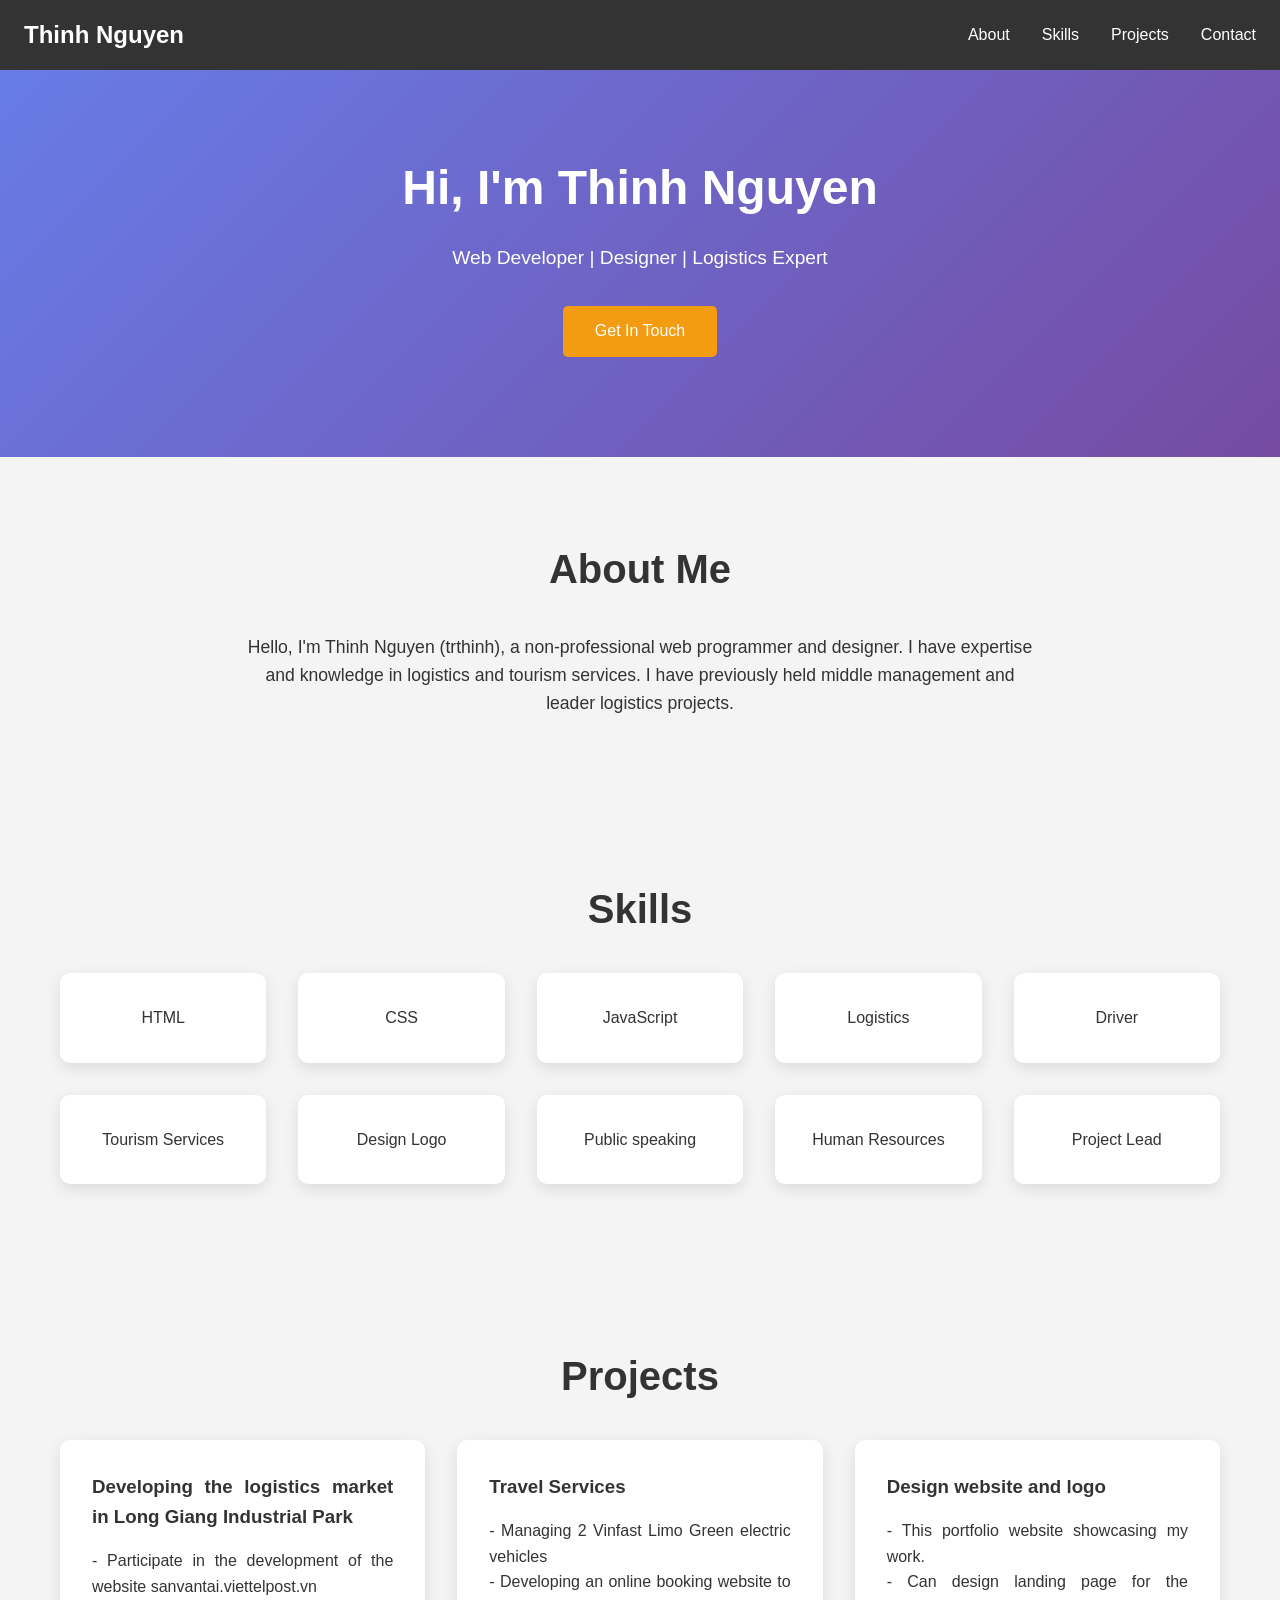
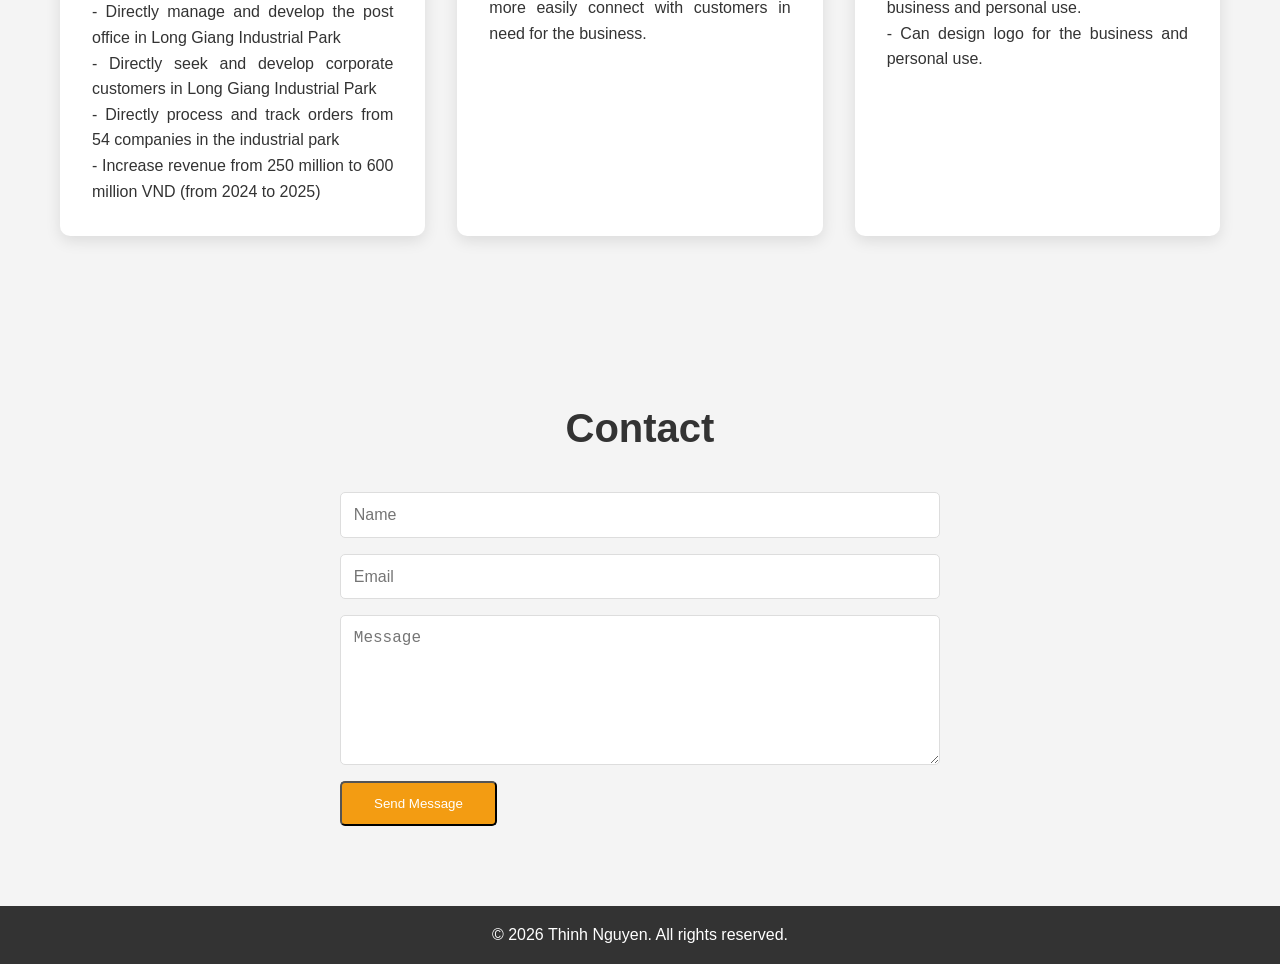
==== commit 7292bc57: "Update 1.0" ====
--- a/index.html
+++ b/index.html
@@ -1,392 +1,103 @@
-<!doctype html>
-<html lang="vi">
-  <head>
-    <meta charset="utf-8" />
-    <meta name="viewport" content="width=device-width, initial-scale=1" />
-    <title>Thịnh Nguyễn</title>
-    <link rel="stylesheet" href="style.css" />
-    <link rel="stylesheet" href="reponsive.css" />
-  </head>
-  <body>
-    <input
-      id="navbar-indicator"
-      class="navbar-collapse"
-      type="checkbox"
-      checked
-    />
-    <nav class="navbar">
-      <h1><a class="navbar-brand" href="index.html">Thịnh Nguyễn's Home</a></h1>
-      <div class="menu">
-        <button>
-          <a class="navbar-link" href="KM.html"> Giới thiệu </a>
-        </button>
-        <button>
-          <a class="navbar-link" href="DS.html"> Logistics </a>
-        </button>
-        <button>
-          <a class="navbar-link" href="TX.html"> DV du lịch </a>
-        </button>
-        <button>
-          <a class="navbar-link" href="TH.html"> Thiết kế </a>
-        </button>
-        <button>
-          <a class="navbar-link" href="GY.html"> Đặt lịch </a>
-        </button>
-        <button>
-          <a class="navbar-link" href="Login.html"> Góp ý </a>
-        </button>
-      </div>
-      <label class="navbar-toggler" for="navbar-indicator"> + </label>
-    </nav>
+<!DOCTYPE html>
+<html lang="en">
+<head>
+   <meta name="viewport" content="width=device-width, initial-scale=1.0">
+    <title>Thinh Nguyen - Portfolio</title>
+    <link rel="stylesheet" href="styles.css">
+ </head>
+ <body>
+    <header>
+        <nav>
+            <div class="logo">Thinh Nguyen</div>
+            <ul>
+                <li><a href="#about">About</a></li>
+                <li><a href="#skills">Skills</a></li>
+                <li><a href="#projects">Projects</a></li>
+                <li><a href="#contact">Contact</a></li>
+            </ul>
+        </nav>
+    </header>
 
-    <article id="wrapper">
-      <article>
-        <h2>Khuyến mãi</h2>
-      </article>
-      <article class="ctr">
-        <li>
-          <a>
-            Mở điểm giao nhận PUDO - ViettelPost
-            <svg
-              class="sym"
-              viewbox="0 0 24 24"
-              xmlns="http://www.w3.org/2000/svg"
-              fill="yellow"
-            >
-              <style>
-                @keyframes notify {
-                  0%,
-                  to {
-                    transform: rotate(0deg);
-                    transform-origin: top center;
-                  }
-                  10%,
-                  90% {
-                    transform: rotate(2deg);
-                  }
-                  20%,
-                  40%,
-                  60% {
-                    transform: rotate(-6deg);
-                  }
-                  30%,
-                  50%,
-                  70% {
-                    transform: rotate(6deg);
-                  }
-                  80% {
-                    transform: rotate(-2deg);
-                  }
-                }
-              </style>
-              <g
-                style="
-                  animation: notify 1s cubic-bezier(0.455, 0.03, 0.515, 0.955)
-                    both infinite;
-                "
-                stroke-width="1.5"
-              >
-                <path
-                  stroke="#0A0A30"
-                  d="M12.29 3.398a5 5 0 00-5 5v2c0 .758-.441 1.505-1.005 2.012a3 3 0 002.005 5.232h8a3 3 0 002.006-5.232c-.564-.507-1.005-1.254-1.005-2.012v-2a5 5 0 00-5-5z"
-                />
-                <path
-                  stroke="#265BFF"
-                  stroke-linecap="round"
-                  d="M14.68 20.312l-.042.01a9.713 9.713 0 01-4.67-.01"
-                />
-              </g>
-            </svg>
-          </a>
-        </li>
-        <li>
-          <a>
-            Vận tải Bắc - Nam giá siêu ưu đãi
-            <svg
-              class="sym"
-              viewbox="0 0 24 24"
-              xmlns="http://www.w3.org/2000/svg"
-              fill="yellow"
-            >
-              <style>
-                @keyframes notify {
-                  0%,
-                  to {
-                    transform: rotate(0deg);
-                    transform-origin: top center;
-                  }
-                  10%,
-                  90% {
-                    transform: rotate(2deg);
-                  }
-                  20%,
-                  40%,
-                  60% {
-                    transform: rotate(-6deg);
-                  }
-                  30%,
-                  50%,
-                  70% {
-                    transform: rotate(6deg);
-                  }
-                  80% {
-                    transform: rotate(-2deg);
-                  }
-                }
-              </style>
-              <g
-                style="
-                  animation: notify 1s cubic-bezier(0.455, 0.03, 0.515, 0.955)
-                    both infinite;
-                "
-                stroke-width="1.5"
-              >
-                <path
-                  stroke="#0A0A30"
-                  d="M12.29 3.398a5 5 0 00-5 5v2c0 .758-.441 1.505-1.005 2.012a3 3 0 002.005 5.232h8a3 3 0 002.006-5.232c-.564-.507-1.005-1.254-1.005-2.012v-2a5 5 0 00-5-5z"
-                />
-                <path
-                  stroke="#265BFF"
-                  stroke-linecap="round"
-                  d="M14.68 20.312l-.042.01a9.713 9.713 0 01-4.67-.01"
-                />
-              </g>
-            </svg>
-          </a>
-        </li>
-        <li>
-          <a>
-            Gạo ST25 giảm giá sốc
-            <svg
-              class="sym"
-              viewbox="0 0 24 24"
-              xmlns="http://www.w3.org/2000/svg"
-              fill="yellow"
-            >
-              <style>
-                @keyframes notify {
-                  0%,
-                  to {
-                    transform: rotate(0deg);
-                    transform-origin: top center;
-                  }
-                  10%,
-                  90% {
-                    transform: rotate(2deg);
-                  }
-                  20%,
-                  40%,
-                  60% {
-                    transform: rotate(-6deg);
-                  }
-                  30%,
-                  50%,
-                  70% {
-                    transform: rotate(6deg);
-                  }
-                  80% {
-                    transform: rotate(-2deg);
-                  }
-                }
-              </style>
-              <g
-                style="
-                  animation: notify 1s cubic-bezier(0.455, 0.03, 0.515, 0.955)
-                    both infinite;
-                "
-                stroke-width="1.5"
-              >
-                <path
-                  stroke="#0A0A30"
-                  d="M12.29 3.398a5 5 0 00-5 5v2c0 .758-.441 1.505-1.005 2.012a3 3 0 002.005 5.232h8a3 3 0 002.006-5.232c-.564-.507-1.005-1.254-1.005-2.012v-2a5 5 0 00-5-5z"
-                />
-                <path
-                  stroke="#265BFF"
-                  stroke-linecap="round"
-                  d="M14.68 20.312l-.042.01a9.713 9.713 0 01-4.67-.01"
-                />
-              </g>
-            </svg>
-          </a>
-        </li>
-      </article>
-      <article>
-        <h2>Danh sách thuê xe hot</h2>
-      </article>
-      <article class="select">
-        <span>
-          <section class="vehicle">
-            <a href="TX.html">
-              <image
-                width="250px"
-                height="150px"
-                object-fit="contain"
-                src="https://github.com/trthinh9/Thinh-Nguyen-s-Fortfolio/blob/main/Imagine/limo-green.jpg?raw=true"
-                alt="Vinfast Limo Green"
-              />
-            </a>
-            <li>Vinfast Limo Green</li>
-            <li>Giá thuê: 1.000.000vnđ/ngày</li>
-            <li>Số lượt thuê: 342</li>
-          </section>
-          <section class="vehicle">
-            <a href="TX.html">
-              <image
-                width="250px"
-                height="150px"
-                object-fit="contain"
-                src="https://github.com/trthinh9/Thinh-Nguyen-s-Fortfolio/blob/main/Imagine/Accent%20den.jpg?raw=true"
-                alt="Huyndai Accent màu đen"
-              />
-            </a>
-            <li>Huyndai Accent màu đen</li>
-            <li>Giá thuê: 500.000vnđ/ngày</li>
-            <li>Số lượt thuê: 242</li>
-          </section>
-          <section class="vehicle">
-            <a href="TX.html">
-              <image
-                width="250px"
-                height="150px"
-                object-fit="contain"
-                src="https://github.com/trthinh9/Thinh-Nguyen-s-Fortfolio/blob/main/Imagine/Vios%20trang.jpg?raw=true"
-                alt="Vios trắng"
-              />
-            </a>
-            <li>Toyota Vios màu trắng</li>
-            <li>Giá thuê: 500.000vnđ/ngày</li>
-            <li>Số lượt thuê: 142</li>
-          </section>
-          <section class="vehicle">
-            <a href="TX.html">
-              <image
-                width="250px"
-                height="150px"
-                object-fit="contain"
-                src="https://github.com/trthinh9/Thinh-Nguyen-s-Fortfolio/blob/main/Imagine/Stargazer%20trang.jpg?raw=true"
-                alt="Stargazer màu trắng"
-              />
-            </a>
-            <li>Stargazer màu trắng</li>
-            <li>Giá thuê: 700.000vnđ/ngày</li>
-            <li>Số lượt thuê: 122</li>
-          </section>
-        </span>
-      </article>
-      <article>
-        <h2>Danh sách xe tải Bắc - Nam</h2>
-      </article>
-      <article class="select">
-        <span>
-          <section class="vehicle">
-            <a href="TX.html">
-              <image
-                width="250px"
-                height="150px"
-                object-fit="contain"
-                src="https://github.com/trthinh9/Thinh-Nguyen-s-Fortfolio/blob/main/Imagine/8T.jpg?raw=true"
-                alt="Xe tải 8T"
-              />
-            </a>
-            <li>Xe tải 8T</li>
-            <li>Giá cước: Liên hệ</li>
-          </section>
-          <section class="vehicle">
-            <a href="TX.html">
-              <image
-                width="250px"
-                height="150px"
-                object-fit="contain"
-                src="https://github.com/trthinh9/Thinh-Nguyen-s-Fortfolio/blob/main/Imagine/13T.jpg?raw=true"
-                alt="Xe tải 13T"
-              />
-            </a>
-            <li>Xe tải 13T</li>
-            <li>Giá thuê: Liên hệ</li>
-          </section>
-          <section class="vehicle">
-            <a href="TX.html">
-              <image
-                width="250px"
-                height="150px"
-                object-fit="contain"
-                src="https://github.com/trthinh9/Thinh-Nguyen-s-Fortfolio/blob/main/Imagine/45HC.jpg?raw=true"
-                alt="Container 45ft HC"
-              />
-            </a>
-            <li>Container 45ft HC</li>
-            <li>Giá thuê: Liên hệ</li>
-          </section>
-          <section class="vehicle">
-            <a href="TX.html">
-              <image
-                width="250px"
-                height="150px"
-                object-fit="contain"
-                src="https://github.com/trthinh9/Thinh-Nguyen-s-Fortfolio/blob/main/Imagine/45RF.jpg?raw=true"
-                alt="Container 45ft RC"
-              />
-            </a>
-            <li>Container 45ft RC</li>
-            <li>Giá thuê: Liên hệ</li>
-          </section>
-        </span>
-      </article>
-      <article>
-        <h2>Danh sách sản phẩm</h2>
-      </article>
-      <article class="select">
-        <span>
-          <section class="vehicle">
-            <a href="TX.html">
-              <image
-                width="250px"
-                height="150px"
-                object-fit="contain"
-                src="https://github.com/trthinh9/Thinh-Nguyen-s-Fortfolio/blob/main/Imagine/ST25MeGao.jpg?raw=true"
-                alt="ST25 Mê Gạo túi 5kg"
-              />
-            </a>
-            <li>ST25 Mê Gạo túi 5kg</li>
-            <li>Giá bán: 190.000vnđ</li>
-            <li>Số lượng: 15 túi</li>
-          </section>
-          <section class="vehicle">
-            <a href="TX.html">
-              <image
-                width="250px"
-                height="150px"
-                object-fit="contain"
-                src="https://github.com/trthinh9/Thinh-Nguyen-s-Fortfolio/blob/main/Imagine/Ibero%20com.jpg?raw=true"
-                alt="ibiero HANOI AUTUMN"
-              />
-            </a>
-            <li>ibiero HANOI AUTUMN</li>
-            <li>Giá bán: 450.000vnđ</li>
-            <li>Số lượng: 50</li>
-          </section>
-        </span>
-      </article>
-      <footer id="bottom">
-        <h2>Thông tin liên hệ</h2>
-        <article class="chitiet">
-          <section class="contact">
-            SĐT - Zalo: 0378677765<br />
-            Email: trthinh9@gmail.com<br />
-            <a
-              href="https://www.facebook.com/thinh.nguyen.6182/"
-              style="color: black"
-              >Facebook: Thịnh Nguyễn</a
-            >
-          </section>
-          <section class="map">
-            <image
-              width="70px"
-              src="https://cdn.glitch.com/a9975ea6-8949-4bab-addb-8a95021dc2da%2Fillustration.svg?v=1618177344016"
-            />
-          </section>
-        </article>
-      </footer>
-    </article>
-  </body>
-</html>
+    <section id="hero">
+        <div class="hero-content">
+            <h1>Hi, I'm Thinh Nguyen</h1>
+            <p>Web Developer | Designer | Logistics Expert</p>
+            <a href="#contact" class="btn">Get In Touch</a>
+        </div>
+    </section>
+
+    <section id="about">
+        <div class="container">
+            <h2>About Me</h2>
+            <p>Hello, I'm Thinh Nguyen (trthinh), a non-professional web programmer and designer. I have expertise and knowledge in logistics and tourism services. I have previously held middle management and leader logistics projects.</p>
+        </div>
+    </section>
+
+    <section id="skills">
+        <div class="container">
+            <h2>Skills</h2>
+            <div class="skills-grid">
+                <div class="skill">HTML</div>
+                <div class="skill">CSS</div>
+                <div class="skill">JavaScript</div>
+                <div class="skill">Logistics</div>
+                <div class="skill">Driver</div>
+                <div class="skill">Tourism Services</div>
+                <div class="skill">Design Logo</div>
+                <div class="skill">Public speaking</div>
+                <div class="skill">Human Resources</div>
+                <div class="skill">Project Lead</div>
+            </div>
+        </div>
+    </section>
+
+    <section id="projects">
+        <div class="container">
+            <h2>Projects</h2>
+            <div class="projects-grid">
+                <div class="project">
+                    <h3>Developing the logistics market in Long Giang Industrial Park</h3>
+                    <p>
+                        - Participate in the development of the website sanvantai.viettelpost.vn <br>
+                        - Directly manage and develop the post office in Long Giang Industrial Park <br>
+                        - Directly seek and develop corporate customers in Long Giang Industrial Park <br>
+                        - Directly process and track orders from 54 companies in the industrial park <br>
+                        - Increase revenue from 250 million to 600 million VND (from 2024 to 2025)</p>
+                </div>
+                <div class="project">
+                    <h3>Travel Services</h3>
+                    <p>
+                        - Managing 2 Vinfast Limo Green electric vehicles <br>
+                        - Developing an online booking website to more easily connect with customers in need for the business.</p>
+                </div>
+                <div class="project">
+                    <h3>Design website and logo</h3>
+                    <p>
+                        - This portfolio website showcasing my work. <br>
+                        - Can design landing page for the business and personal use. <br>
+                        - Can design logo for the business and personal use. <br>
+                    </p>
+                </div>
+            </div>
+        </div>
+    </section>
+
+    <section id="contact">
+        <div class="container">
+            <h2>Contact</h2>
+            <form>
+                <input type="text" placeholder="Name" required>
+                <input type="email" placeholder="Email" required>
+                <textarea placeholder="Message" required></textarea>
+                <button type="submit" class="btn">Send Message</button>
+            </form>
+        </div>
+    </section>
+
+    <footer>
+        <p>&copy; 2026 Thinh Nguyen. All rights reserved.</p>
+    </footer>
+
+    <script src="script.js"></script>
+</body>
+</html>
--- a/styles.css
+++ b/styles.css
@@ -0,0 +1,215 @@
+/* Reset and base styles */
+* {
+    margin: 0;
+    padding: 0;
+    box-sizing: border-box;
+}
+
+body {
+    font-family: 'Arial', sans-serif;
+    line-height: 1.6;
+    color: #333;
+    background-color: #f4f4f4;
+}
+
+.container {
+    max-width: 1200px;
+    margin: 0 auto;
+    padding: 0 20px;
+}
+
+/* Header and Navigation */
+header {
+    background-color: #333;
+    color: #fff;
+    padding: 1rem 0;
+    position: fixed;
+    width: 100%;
+    top: 0;
+    z-index: 100;
+}
+
+nav {
+    display: flex;
+    justify-content: space-between;
+    align-items: center;
+}
+
+.logo {
+    font-size: 1.5rem;
+    padding-left: 1.5rem;
+    font-weight: bold;
+}
+
+nav ul {
+    display: flex;
+    padding-right: 1.5rem;
+    list-style: none;
+}
+
+nav ul li {
+    margin-left: 2rem;
+}
+
+nav ul li a {
+    color: #fff;
+    text-decoration: none;
+    transition: color 0.3s;
+}
+
+nav ul li a:hover {
+    color: #f39c12;
+}
+
+/* Hero Section */
+#hero {
+    background: linear-gradient(135deg, #667eea 0%, #764ba2 100%);
+    color: #fff;
+    padding: 150px 0 100px;
+    text-align: center;
+}
+
+.hero-content h1 {
+    font-size: 3rem;
+    margin-bottom: 1rem;
+}
+
+.hero-content p {
+    font-size: 1.2rem;
+    margin-bottom: 2rem;
+}
+
+.btn {
+    display: inline-block;
+    background-color: #f39c12;
+    color: #fff;
+    padding: 0.8rem 2rem;
+    text-decoration: none;
+    border-radius: 5px;
+    transition: background-color 0.3s;
+}
+
+.btn:hover {
+    background-color: #e67e22;
+}
+
+/* Sections */
+section {
+    padding: 80px 0;
+}
+
+section h2 {
+    text-align: center;
+    font-size: 2.5rem;
+    margin-bottom: 2rem;
+    color: #333;
+}
+
+/* About Section */
+#about p {
+    text-align: center;
+    font-size: 1.1rem;
+    max-width: 800px;
+    margin: 0 auto;
+}
+
+/* Skills Section */
+.skills-grid {
+    display: grid;
+    grid-template-columns: repeat(auto-fit, minmax(200px, 1fr));
+    gap: 2rem;
+    margin-top: 2rem;
+}
+
+.skill {
+    background-color: #fff;
+    padding: 2rem;
+    border-radius: 10px;
+    text-align: center;
+    box-shadow: 0 5px 15px rgba(0, 0, 0, 0.1);
+    transition: transform 0.3s;
+}
+
+.skill:hover {
+    transform: translateY(-5px);
+}
+
+/* Projects Section */
+.projects-grid {
+    display: grid;
+    grid-template-columns: repeat(auto-fit, minmax(300px, 1fr));
+    gap: 2rem;
+    margin-top: 2rem;
+}
+
+.project {
+    background-color: #fff;
+    text-align: justify;
+    padding: 2rem;
+    border-radius: 10px;
+    box-shadow: 0 5px 15px rgba(0, 0, 0, 0.1);
+    transition: transform 0.3s;
+}
+
+.project:hover {
+    transform: translateY(-5px);
+}
+
+.project h3 {
+    margin-bottom: 1rem;
+    color: #333;
+}
+
+/* Contact Section */
+form {
+    max-width: 600px;
+    margin: 0 auto;
+    display: flex;
+    flex-direction: column;
+}
+
+form input,
+form textarea {
+    margin-bottom: 1rem;
+    padding: 0.8rem;
+    border: 1px solid #ddd;
+    border-radius: 5px;
+    font-size: 1rem;
+}
+
+form textarea {
+    height: 150px;
+    resize: vertical;
+}
+
+form button {
+    align-self: flex-start;
+}
+
+/* Footer */
+footer {
+    background-color: #333;
+    color: #fff;
+    text-align: center;
+    padding: 1rem 0;
+}
+
+/* Responsive Design */
+@media (max-width: 768px) {
+    nav ul {
+        display: none;
+    }
+    
+    .hero-content h1 {
+        font-size: 2rem;
+    }
+    
+    section h2 {
+        font-size: 2rem;
+    }
+    
+    .skills-grid,
+    .projects-grid {
+        grid-template-columns: 1fr;
+    }
+}
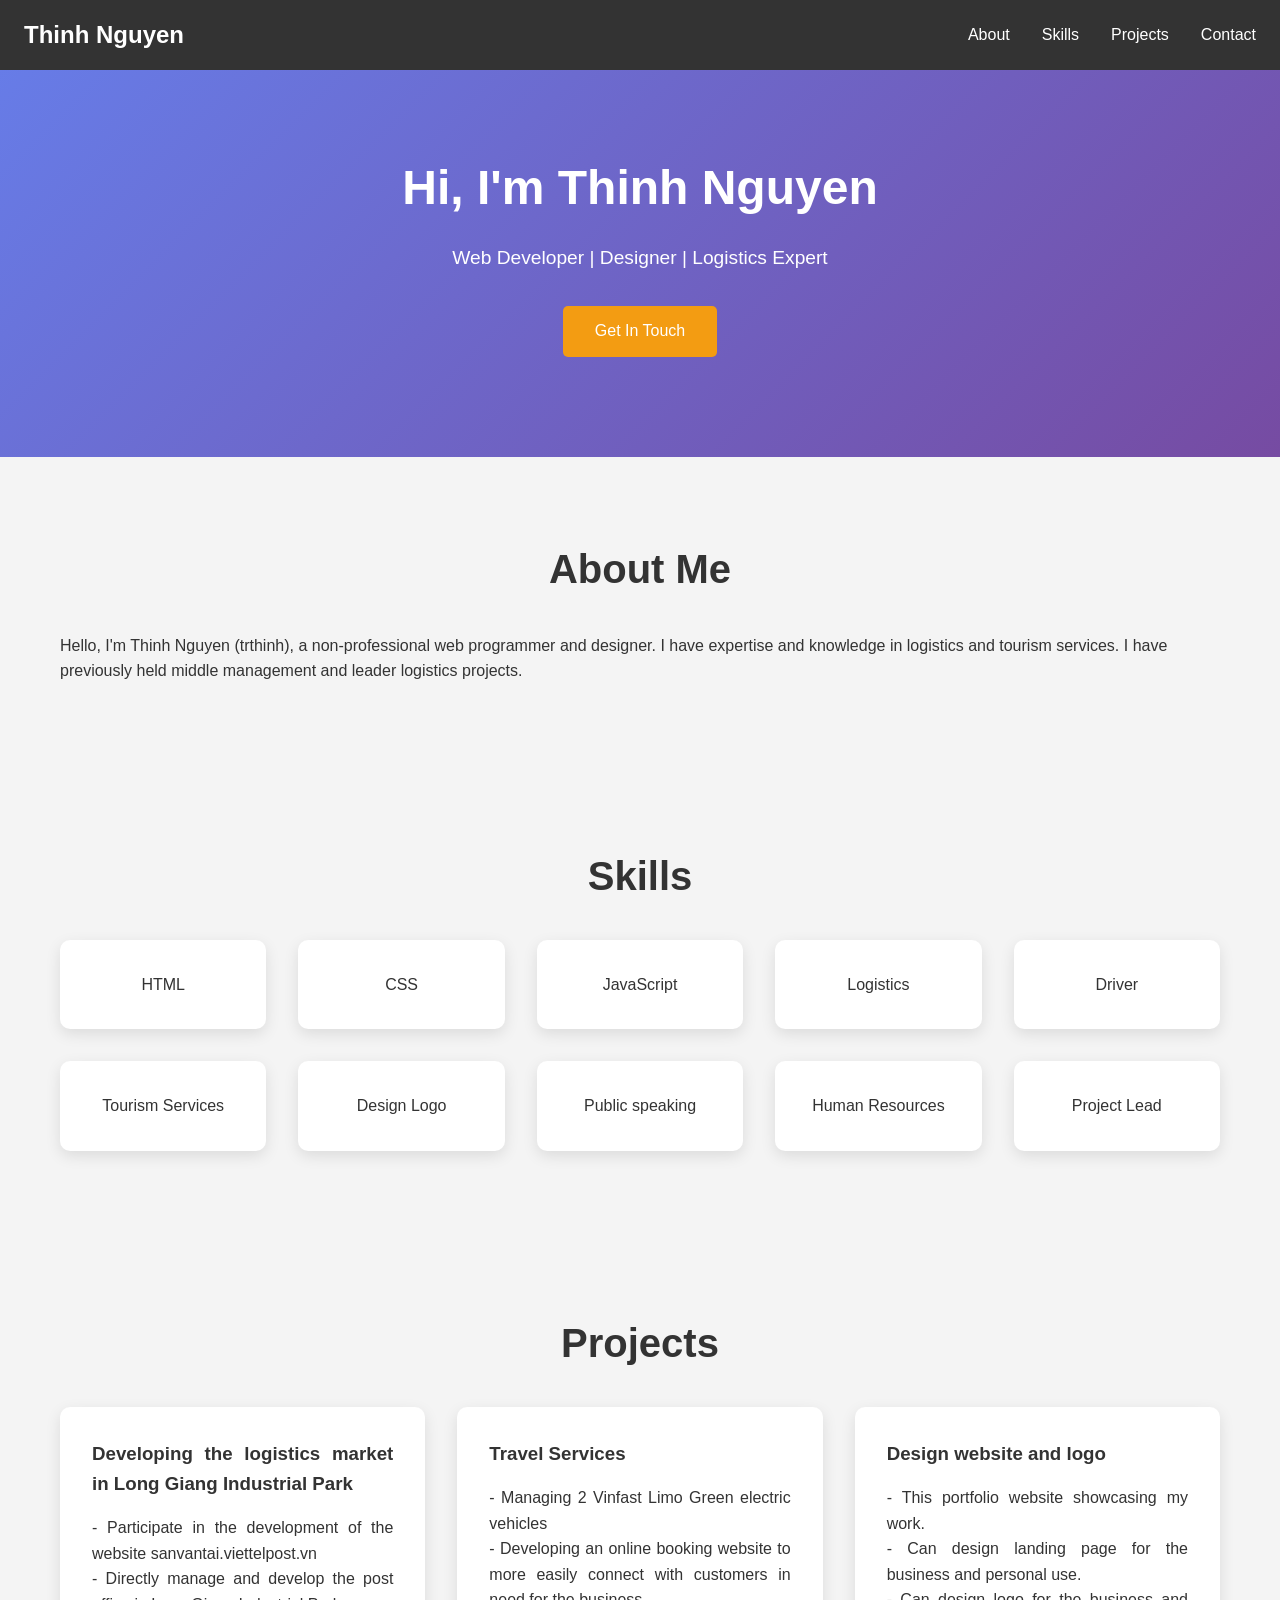
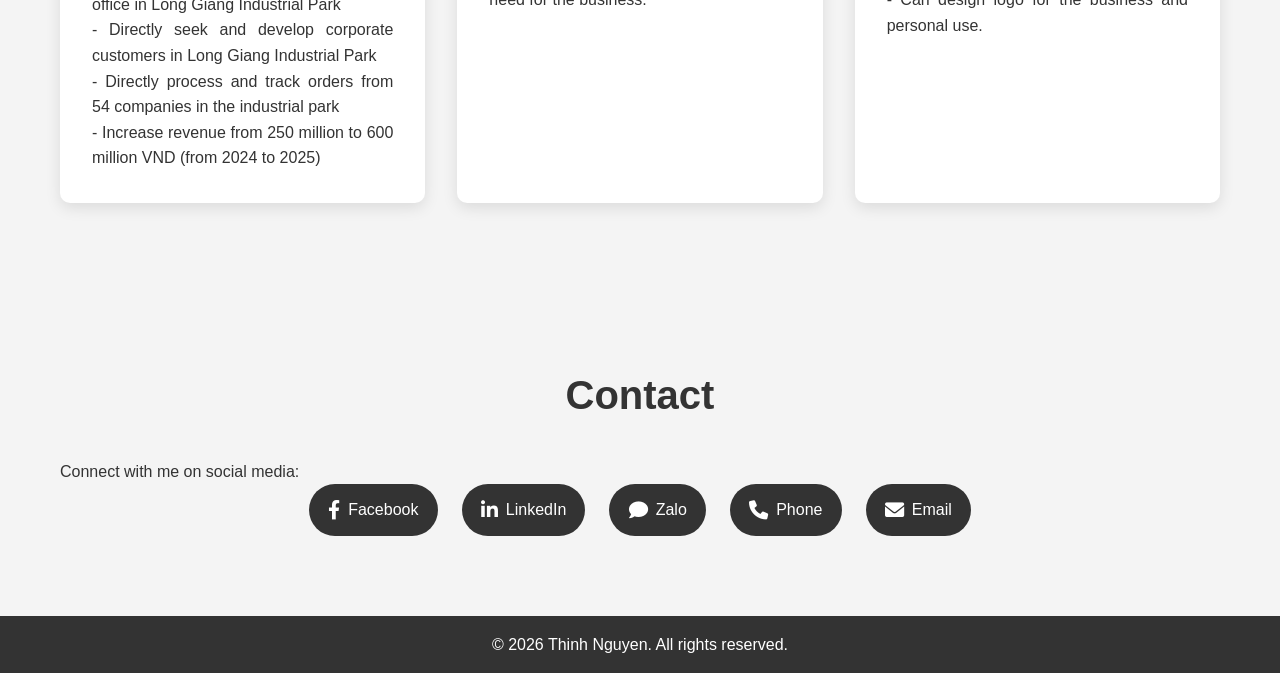
==== commit 31a3c906: "UX UI 1.1, update 0.1.1 hoàn thiệt cơ bản chức năng, chưa tinh chỉnh" ====
--- a/index.html
+++ b/index.html
@@ -3,14 +3,15 @@
 <head>
    <meta name="viewport" content="width=device-width, initial-scale=1.0">
     <title>Thinh Nguyen - Portfolio</title>
+    <link rel="stylesheet" href="https://cdnjs.cloudflare.com/ajax/libs/font-awesome/6.0.0/css/all.min.css">
     <link rel="stylesheet" href="styles.css">
  </head>
  <body>
     <header>
         <nav>
-            <div class="logo">Thinh Nguyen</div>
+            <a href="index.html" class="logo">Thinh Nguyen</a>
             <ul>
-                <li><a href="#about">About</a></li>
+                <li><a href="about.html">About</a></li>
                 <li><a href="#skills">Skills</a></li>
                 <li><a href="#projects">Projects</a></li>
                 <li><a href="#contact">Contact</a></li>
@@ -55,7 +56,7 @@
         <div class="container">
             <h2>Projects</h2>
             <div class="projects-grid">
-                <div class="project">
+                <a href="project1.html" class="project">
                     <h3>Developing the logistics market in Long Giang Industrial Park</h3>
                     <p>
                         - Participate in the development of the website sanvantai.viettelpost.vn <br>
@@ -63,21 +64,21 @@
                         - Directly seek and develop corporate customers in Long Giang Industrial Park <br>
                         - Directly process and track orders from 54 companies in the industrial park <br>
                         - Increase revenue from 250 million to 600 million VND (from 2024 to 2025)</p>
-                </div>
-                <div class="project">
+                </a>
+                <a href="project2.html" class="project">
                     <h3>Travel Services</h3>
                     <p>
                         - Managing 2 Vinfast Limo Green electric vehicles <br>
                         - Developing an online booking website to more easily connect with customers in need for the business.</p>
-                </div>
-                <div class="project">
+                </a>
+                <a href="project3.html" class="project">
                     <h3>Design website and logo</h3>
                     <p>
                         - This portfolio website showcasing my work. <br>
                         - Can design landing page for the business and personal use. <br>
                         - Can design logo for the business and personal use. <br>
                     </p>
-                </div>
+                </a>
             </div>
         </div>
     </section>
@@ -85,12 +86,24 @@
     <section id="contact">
         <div class="container">
             <h2>Contact</h2>
-            <form>
-                <input type="text" placeholder="Name" required>
-                <input type="email" placeholder="Email" required>
-                <textarea placeholder="Message" required></textarea>
-                <button type="submit" class="btn">Send Message</button>
-            </form>
+            <p>Connect with me on social media:</p>
+            <div class="social-links">
+                <a href="https://www.facebook.com/thinh.nguyen.6182/" target="_blank" class="social-link">
+                    <i class="fab fa-facebook-f"></i> Facebook
+                </a>
+                <a href="https://www.linkedin.com/in/trthinh" target="_blank" class="social-link">
+                    <i class="fab fa-linkedin-in"></i> LinkedIn
+                </a>
+                <a href="https://zalo.me/0378677765" target="_blank" class="social-link">
+                    <i class="fas fa-comment"></i> Zalo
+                </a>
+                <a href="tel:+84378677765" class="social-link">
+                    <i class="fas fa-phone"></i> Phone
+                </a>
+                <a href="mailto:trthinh9@gmail.com" class="social-link">
+                    <i class="fas fa-envelope"></i> Email
+                </a>
+            </div>
         </div>
     </section>
 
--- a/styles.css
+++ b/styles.css
@@ -39,6 +39,8 @@
     font-size: 1.5rem;
     padding-left: 1.5rem;
     font-weight: bold;
+    text-decoration: none;
+    color: inherit;
 }
 
 nav ul {
@@ -106,11 +108,172 @@
 }
 
 /* About Section */
-#about p {
-    text-align: center;
-    font-size: 1.1rem;
-    max-width: 800px;
-    margin: 0 auto;
+.profile-banner {
+    position: relative;
+    padding: 0;
+    margin-bottom: 4rem;
+}
+
+.cover-photo {
+    height: 650px;
+    background: linear-gradient(135deg, #667eea 0%, #764ba2 100%);
+    background-size: cover;
+    background-position: center;
+    background-repeat: no-repeat;
+    border-bottom-left-radius: 30px;
+    border-bottom-right-radius: 30px;
+    position: relative;
+    overflow: hidden;
+}
+
+.profile-card {
+    position: relative;
+    margin: -100px auto 0;
+    width: calc(100% - 40px);
+    max-width: 1100px;
+    background-color: #fff;
+    border-radius: 24px;
+    padding: 2rem;
+    box-shadow: 0 30px 60px rgba(0,0,0,0.12);
+    display: flex;
+    align-items: center;
+    gap: 2rem;
+    z-index: 2;
+}
+
+.avatar {
+    width: 180px;
+    height: 180px;
+    border-radius: 50%;
+    overflow: hidden;
+    border: 6px solid #fff;
+    box-shadow: 0 20px 40px rgba(0,0,0,0.15);
+    flex-shrink: 0;
+    background-color: #fff;
+}
+
+.avatar img {
+    width: 100%;
+    height: 100%;
+    object-fit: cover;
+}
+
+.profile-info h1 {
+    margin-bottom: 0.5rem;
+    font-size: 2.4rem;
+}
+
+.profile-info p {
+    margin-bottom: 1rem;
+    color: #5a5a5a;
+    font-size: 1rem;
+}
+
+.profile-meta {
+    display: flex;
+    flex-wrap: wrap;
+    gap: 0.75rem;
+}
+
+.profile-meta span {
+    background-color: #f4f6ff;
+    color: #333;
+    padding: 0.7rem 1rem;
+    border-radius: 999px;
+    font-size: 0.95rem;
+}
+
+.about-content {
+    margin-top: 6rem;
+    padding-bottom: 4rem;
+}
+
+.about-summary {
+    text-align: center;
+    max-width: 900px;
+    margin: 0 auto 3rem;
+}
+
+.about-summary p {
+    color: #555;
+    font-size: 1.05rem;
+    line-height: 1.8;
+}
+
+.about-grid {
+    display: grid;
+    grid-template-columns: repeat(2, minmax(0, 1fr));
+    gap: 2rem;
+    margin-bottom: 2rem;
+}
+
+.about-card {
+    background-color: #fff;
+    border-radius: 22px;
+    padding: 2rem;
+    box-shadow: 0 20px 40px rgba(0,0,0,0.08);
+}
+
+.about-card h3 {
+    margin-bottom: 1rem;
+    font-size: 1.35rem;
+}
+
+.about-card ul {
+    list-style: disc inside;
+    color: #555;
+    line-height: 1.8;
+}
+
+.info-section {
+    margin-bottom: 2.5rem;
+}
+
+.info-section h3 {
+    font-size: 1.8rem;
+    margin-bottom: 1rem;
+    color: #333;
+}
+
+.skills-badges {
+    display: flex;
+    flex-wrap: wrap;
+    gap: 0.8rem;
+}
+
+.skill-badge {
+    background-color: #eef2ff;
+    color: #333;
+    padding: 0.8rem 1rem;
+    border-radius: 999px;
+    font-size: 0.95rem;
+}
+
+.projects-summary {
+    display: grid;
+    grid-template-columns: repeat(auto-fit, minmax(240px, 1fr));
+    gap: 1.5rem;
+}
+
+.project-summary {
+    background-color: #fff;
+    border-radius: 22px;
+    padding: 1.75rem;
+    box-shadow: 0 20px 40px rgba(0,0,0,0.08);
+    transition: transform 0.3s;
+}
+
+.project-summary:hover {
+    transform: translateY(-4px);
+}
+
+.project-summary h4 {
+    margin-bottom: 0.9rem;
+}
+
+.project-summary p {
+    color: #555;
+    line-height: 1.75;
 }
 
 /* Skills Section */
@@ -149,10 +312,14 @@
     border-radius: 10px;
     box-shadow: 0 5px 15px rgba(0, 0, 0, 0.1);
     transition: transform 0.3s;
+    text-decoration: none;
+    color: inherit;
+    display: block;
 }
 
 .project:hover {
     transform: translateY(-5px);
+    cursor: pointer;
 }
 
 .project h3 {
@@ -161,20 +328,34 @@
 }
 
 /* Contact Section */
-form {
-    max-width: 600px;
-    margin: 0 auto;
-    display: flex;
-    flex-direction: column;
-}
-
-form input,
-form textarea {
-    margin-bottom: 1rem;
-    padding: 0.8rem;
-    border: 1px solid #ddd;
-    border-radius: 5px;
-    font-size: 1rem;
+.social-links {
+    display: flex;
+    justify-content: center;
+    gap: 1.5rem;
+    flex-wrap: wrap;
+}
+
+.social-link {
+    display: flex;
+    align-items: center;
+    gap: 0.5rem;
+    padding: 0.8rem 1.2rem;
+    background-color: #333;
+    color: #fff;
+    text-decoration: none;
+    border-radius: 50px;
+    transition: all 0.3s;
+    font-weight: 500;
+}
+
+.social-link:hover {
+    background-color: #555;
+    transform: translateY(-2px);
+    box-shadow: 0 4px 8px rgba(0,0,0,0.2);
+}
+
+.social-link i {
+    font-size: 1.2rem;
 }
 
 form textarea {
